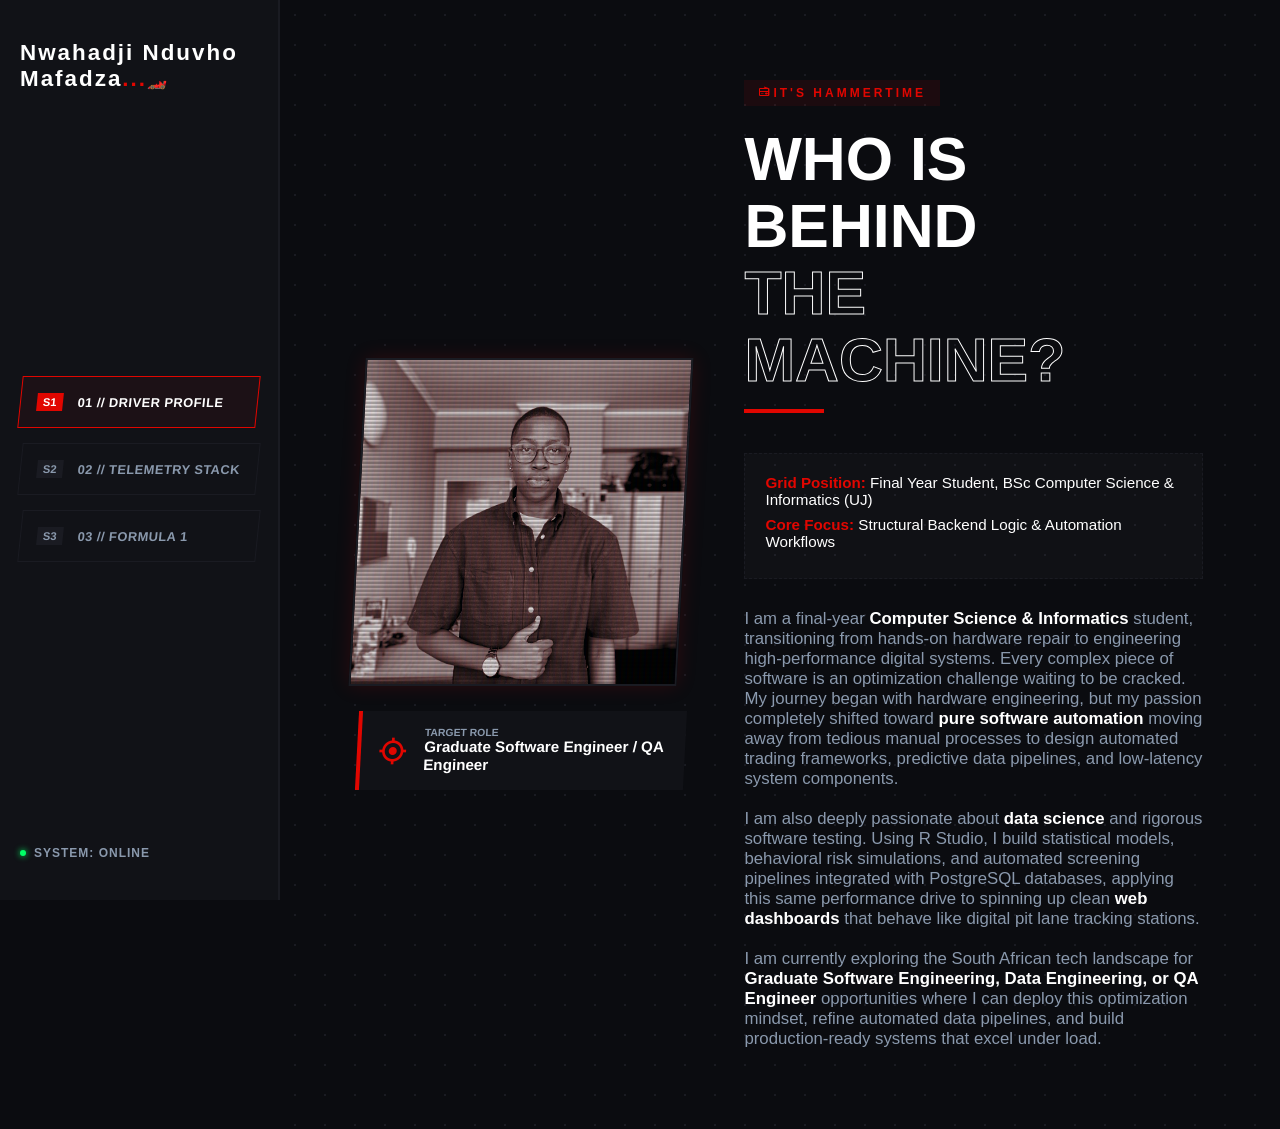
==== index.html @ 809411a1 "My portfolio" ====
<!DOCTYPE html>
<html lang="en">
<head>
    <meta charset="UTF-8">
    <meta name="viewport" content="width=device-width, initial-scale=1.0">
    <title>Your Name | Portfolio Dashboard</title>
    <!-- Boxicons for highly accurate tech stack logos -->
    <link href="https://unpkg.com/boxicons@2.1.4/css/boxicons.min.css" rel="stylesheet">
    <link rel="stylesheet" href="css/style.css">
</head>
<body>
    
    <!-- Main Telemetry Interface Container -->
    <div class="dashboard-wrapper">
        
        <!-- F1 Sidebar Menu Control -->
        <aside class="pit-sidebar">
            <div class="logo-zone">
                <span class="team-brand">Nwahadji Nduvho Mafadza<span class="red-dot">...</span></span>🏎️
            </div>
            <nav class="telemetry-menu">
                <button class="menu-tab active" data-target="page-intro">
                    <span class="sector-num">S1</span>
                    <span class="tab-label">01 // DRIVER PROFILE</span>
                </button>
                <button class="menu-tab" data-target="page-tech">
                    <span class="sector-num">S2</span>
                    <span class="tab-label">02 // TELEMETRY STACK</span>
                </button>
                <button class="menu-tab" data-target="page-projects">
                    <span class="sector-num">S3</span>
                    <span class="tab-label">03 // FORMULA 1</span>
                </button>
            </nav>
            <div class="sidebar-status">
                <span class="live-pulse"></span> SYSTEM: ONLINE
            </div>
        </aside>

        <!-- Main Dynamic Screen Content -->
        <main class="dashboard-screen">

            <!-- ================= PAGE 1: DRIVER PROFILE ================= -->
            <section id="page-intro" class="portfolio-screen visible">
                <div class="intro-layout">
                    <div class="media-column">
                        <div class="picture-housing">
    <img src="images/profile.jpeg" alt="Driver Portrait" class="driver-portrait">
    <div class="telemetry-tint-overlay"></div>
    <div class="glitch-scanline"></div>
</div>
                        <div class="target-comms">
                            <i class='bx bx-target-lock target-icon'></i>
                            <div class="target-text">
                                <span class="label">TARGET ROLE</span>
                                <span class="role">Graduate Software Engineer / QA Engineer</span>
                            </div>
                        </div>
                    </div>

                    <div class="text-column">
                        <span class="race-alert"><i class='bx bx-radio'></i>IT'S HAMMERTIME</span>
                        <h1>Who Is Behind <br><span class="outline-txt">The Machine?</span></h1>
                        <div class="f1-divider"></div>

                        <div class="quick-specs">
                            <p><strong>Grid Position:</strong> Final Year Student, BSc Computer Science & Informatics (UJ)</p>
                            <p><strong>Core Focus:</strong> Structural Backend Logic & Automation Workflows</p>
                        </div>
                      <p class="driver-narrative">
    I am a final-year <strong>Computer Science & Informatics</strong> student, transitioning from hands-on hardware repair to engineering high-performance digital systems. Every complex piece of software is an optimization challenge waiting to be cracked. My journey began with hardware engineering, but my passion completely shifted toward <strong>pure software automation</strong> moving away from tedious manual processes to design automated trading frameworks, predictive data pipelines, and low-latency system components.
</p>
<p class="driver-narrative">
    I am also deeply passionate about <strong>data science</strong> and rigorous software testing. Using R Studio, I build statistical models, behavioral risk simulations, and automated screening pipelines integrated with PostgreSQL databases, applying this same performance drive to spinning up clean <strong>web dashboards</strong> that behave like digital pit lane tracking stations.
</p>
<p class="driver-narrative">
    I am currently exploring the South African tech landscape for <strong>Graduate Software Engineering, Data Engineering, or QA Engineer</strong> opportunities where I can deploy this optimization mindset, refine automated data pipelines, and build production-ready systems that excel under load.
</p>
                    </div>
                </div>
            </section>

            <!-- ================= PAGE 2: TELEMETRY STACK ================= -->
            <section id="page-tech" class="portfolio-screen">
                <div class="screen-header">
                    <span class="screen-tag">// ENGINE & AERODYNAMICS</span>
                    <h2>The Tech Stack</h2>
                    <div class="f1-divider"></div>
                </div>

                <div class="telemetry-grid">
                    <!-- C# Card -->
                    <div class="spec-card">
                        <div class="card-glow"></div>
                        <i class='bx bxl-visual-studio spec-icon' style='color: #239120;'></i>
                        <h3>C#</h3>
                        <p>Object-Oriented Architecture, Enterprise System Logic, and Backend Workflows.</p>
                    </div>
                    <!-- Java Card -->
                    <div class="spec-card">
                        <div class="card-glow"></div>
                        <i class='bx bxl-java spec-icon' style='color: #ea2d2e;'></i>
                        <h3>Java</h3>
                        <p>Multi-Threaded Applications, Simulation Logic, and Algorithmic Sorting Routines.</p>
                    </div>
                    <!-- C++ Card -->
                    <div class="spec-card">
                        <div class="card-glow"></div>
                        <i class='bx bxl-c-plus-plus spec-icon' style='color: #00599c;'></i>
                        <h3>C++</h3>
                        <p>Low-Latency Computational Engines, Pointer Logic, and System Optimizations.</p>
                    </div>
                    <!-- SQL Card -->
                    <div class="spec-card">
                        <div class="card-glow"></div>
                        <i class='bx bx-data spec-icon' style='color: #336791;'></i>
                        <h3>SQL & Postgres</h3>
                        <p>Relational Database Administration, Heavy Ingestion Scripts, and Query Optimization.</p>
                    </div>
					<!-- R Studio / Data Science Card -->
    <div class="spec-card">
        <div class="card-glow"></div>
        <i class='bx bx-line-chart spec-icon' style='color: #276dc3;'></i>
        <h3>R Studio</h3>
        <p>Statistical processing, inverse transform risk modeling, and automated dataset ingestion pipelines.</p>
    </div>
	<!-- Next.js / Web Dev Card -->
    <div class="spec-card">
        <div class="card-glow"></div>
        <i class='bx bxl-react spec-icon' style='color: #00d8ff;'></i>
        <h3>Next.js </h3>
        <p>Full-stack React architectures, server-side rendering, and responsive interfaces mapped to secure endpoints.</p>
    </div>
	<!-- Python -->
	<div class="spec-card">
    <div class="card-glow"></div>
    <i class='bx bxl-python spec-icon' style='color: #3776ab;'></i>
    <h3>Python</h3>
    <p>Basic Automation Scripts, Core Syntax Fundamentals, and Logic Scripting Foundations.</p>
</div>
                    <!-- Web Dev Card -->
                    <div class="spec-card">
                        <div class="card-glow"></div>
                        <i class='bx bxl-html5 spec-icon' style='color: #e34c26;'></i>
                        <h3>Web Stack</h3>
                        <p>Responsive Interface Structures (HTML5, CSS3, JavaScript) linked with Dynamic API endpoints.</p>
                    </div>
                    <!-- Quality Assurance Card -->
                    <div class="spec-card">
                        <div class="card-glow"></div>
                        <i class='bx bx-check-shield spec-icon' style='color: #00ff66;'></i>
                        <h3>QA Frameworks</h3>
                        <p>Currently studying for ISTQB Foundation Level certification, focusing on fundamental software testing methodologies and core quality assurance principles.</p>
                    </div>
                </div>
            </section>

            <!-- ================= PAGE 3: PROJECT PIT LANE ================= -->
            <section id="page-projects" class="portfolio-screen">
                <div class="screen-header">
                    <span class="screen-tag">// RUN TRACE REVIEWS</span>
                    <h2>Project Pit Lane</h2>
                    <div class="f1-divider"></div>
                </div>

                <div class="race-projects-stack">
                    <!-- Project 1 -->
                   <article class="f1-run-panel">
    <header class="run-header">
        <span class="run-lap">LAP 01</span>
        <h3>BlissCrafted (2nd Year Project)</h3>
    </header>
    <div class="run-telemetry-body">
        <div class="run-sector">
            <h5><span class="indicator red"></span> THE CHALLENGE</h5>
            <p>Traditional event planning is notoriously fragmented, manual, and stressful for users, lacking a centralized platform that bridges the gap between vendor e-commerce and coordination convenience.</p>
        </div>
        <div class="run-sector">
            <h5><span class="indicator white"></span> TEAM &amp; TOOLS</h5>
            <p>Developed within a collaborative development team to simulate real-world workflow engineering.</p>
            <div style="margin-top: 10px;">
                <span class="tool-tags">Next.js</span>
                <span class="tool-tags">React</span>
                <span class="tool-tags">Supabase</span>
            </div>
        </div>
        <div class="run-sector">
            <h5><span class="indicator green"></span> THE SOLUTION</h5>
            <p>Engineered a direct e-commerce ecosystem that brings the end-to-end convenience of an event planner to an app. We enabled users to seamlessly book venues, order custom cakes, select flower arrangements, manage invitations, and purchase complete decor packages across corporate, birthday, and wedding events.</p>
        </div>
    </div>
</article>
                    <!-- Project 2 -->
                   <article class="f1-run-panel">
    <header class="run-header">
        <span class="run-lap">LAP 02</span>
        <h3>ATS Pipeline &amp; DB Ingestion</h3>
    </header>
    <div class="run-telemetry-body">
        <div class="run-sector">
            <h5><span class="indicator red"></span> THE PURPOSE</h5>
            <p>Built as a meaningful practical tool for my classmates to demonstrate how modern HR systems scan, track, and filter CVs, raising awareness about the critical technical skills needed to get past automated hiring screens.</p>
        </div>
        <div class="run-sector">
            <h5><span class="indicator white"></span> THE TOOLS USED</h5>
            <div style="margin-top: 10px;">
                <span class="tool-tags">R Studio</span>
                <span class="tool-tags">PostgreSQL</span>
                <span class="tool-tags">SQL Scripts</span>
            </div>
        </div>
        <div class="run-sector">
            <h5><span class="indicator green"></span> THE SOLUTION</h5>
            <p>Created a simple script-driven pipeline that reads raw, unformatted text files from student resumes, extracts key performance indicators like technical stacks and academic metrics, and neatly inserts them into organized database tables for instant searching and filtering.</p>
        </div>
    </div>
</article>

                    <!-- Project 3 -->
                    <article class="f1-run-panel">
                        <header class="run-header">
                            <span class="run-lap">LAP 03</span>
                            <h3>Recursive Hardware Graph Classifier</h3>
                        </header>
                        <div class="run-telemetry-body">
                            <div class="run-sector">
                                <h5><span class="indicator red"></span> THE PROBLEM</h5>
                                <p>Sorting messy component distribution lines via classic primitive arrays creates massive calculation overhead and structural misclassifications.</p>
                            </div>
                            <div class="run-sector">
                                <h5><span class="indicator white"></span> THE TOOLS USED</h5>
                                <p class="tool-tags">R Language / igraph Library / Matrix Algebra</p>
                            </div>
                            <div class="run-sector">
                                <h5><span class="indicator green"></span> THE SOLUTION</h5>
                                <p>Built structural matrix classification trees capable of accurately segregating hardware components via complex profile signatures.</p>
                            </div>
                        </div>
                    </article>
                </div>
            </section>

        </main>
    </div>

    <script src="js/script.js"></script>
</body>
</html>
---- css/style.css ----
/* --- High-Performance Reset & Palette Variables --- */
* {
    margin: 0;
    padding: 0;
    box-sizing: border-box;
}

:root {
    --f1-red: #e10600;
    --carbon-base: #0b0c10;
    --paddock-dark: #111217;
    --asphalt-grid: #1a1b22;
    --drs-green: #00ff66;
    --txt-main: #ffffff;
    --txt-muted: #8a99ad;
}

body {
    font-family: 'Segoe UI', -apple-system, BlinkMacSystemFont, Arial, sans-serif;
    background-color: var(--carbon-base);
    color: var(--txt-main);
    overflow-x: hidden;
    min-height: 100vh;
}

/* --- Layout Split Chassis (Fixed Real-Estate Calibration) --- */
.dashboard-wrapper {
    display: flex;
    width: 100%;
    min-height: 100vh;
}

/* --- Sidebar Control Tower --- */
.pit-sidebar {
    background-color: var(--paddock-dark);
    border-right: 2px solid var(--asphalt-grid);
    display: flex;
    flex-direction: column;
    justify-content: space-between;
    padding: 40px 20px;
    position: fixed;
    top: 0;
    left: 0;
    width: 280px;
    height: 100vh;
    z-index: 100;
}

.team-brand {
    font-weight: 900;
    font-size: 1.4rem;
    letter-spacing: 2px;
}

.red-dot { color: var(--f1-red); }

.telemetry-menu {
    display: flex;
    flex-direction: column;
    gap: 15px;
    margin: 60px 0;
}

.menu-tab {
    background: transparent;
    border: 1px solid var(--asphalt-grid);
    padding: 16px;
    display: flex;
    align-items: center;
    gap: 15px;
    cursor: pointer;
    text-align: left;
    transition: all 0.3s cubic-bezier(0.16, 1, 0.3, 1);
    transform: skewX(-6deg);
}

.sector-num {
    background: var(--asphalt-grid);
    color: var(--txt-muted);
    font-size: 0.7rem;
    font-weight: 800;
    padding: 3px 6px;
}

.tab-label {
    color: var(--txt-muted);
    font-size: 0.8rem;
    font-weight: 700;
    letter-spacing: 0.5px;
}

.menu-tab:hover, .menu-tab.active {
    border-color: var(--f1-red);
    background: rgba(225, 6, 0, 0.05);
}

.menu-tab:hover .tab-label, .menu-tab.active .tab-label {
    color: var(--txt-main);
}

.menu-tab.active .sector-num {
    background: var(--f1-red);
    color: var(--txt-main);
}

.sidebar-status {
    font-size: 0.75rem;
    font-weight: 700;
    letter-spacing: 1px;
    display: flex;
    align-items: center;
    gap: 8px;
    color: var(--txt-muted);
}

.live-pulse {
    width: 6px;
    height: 6px;
    background: var(--drs-green);
    border-radius: 50%;
    box-shadow: 0 0 6px var(--drs-green);
}

/* --- Main Screen Component Display (Calculated Grid Alignment) --- */
.dashboard-screen {
    flex: 1;
    margin-left: 280px;
    width: calc(100% - 280px);
    padding: 60px 6%;
    background-image: radial-gradient(var(--asphalt-grid) 1.5px, transparent 1.5px);
    background-size: 30px 30px;
    min-height: 100vh;
}

.portfolio-screen {
    display: none;
    opacity: 0;
    transform: translateY(20px) scale(0.99);
    transition: opacity 0.4s cubic-bezier(0.16, 1, 0.3, 1), transform 0.4s cubic-bezier(0.16, 1, 0.3, 1);
}

.portfolio-screen.visible {
    display: block;
    opacity: 1;
    transform: translateY(0) scale(1);
}

/* --- Section Title Uniformity --- */
.screen-tag {
    display: block;
    font-size: 0.75rem;
    font-weight: 800;
    color: var(--f1-red);
    letter-spacing: 2px;
    margin-bottom: 5px;
}

h2 { font-size: 2.5rem; font-weight: 900; text-transform: uppercase; }
.f1-divider { width: 80px; height: 4px; background: var(--f1-red); margin: 15px 0 40px 0; }

/* ================= PAGE 1 DETAILS ================= */
.intro-layout {
    display: grid;
    grid-template-columns: 1fr 1.4fr;
    gap: 60px;
    align-items: center;
    padding-top: 20px;
}

/* --- Upgraded Picture Housing & HUD Overlay Effects --- */
.picture-housing {
    position: relative;
    width: 100%;
    aspect-ratio: 1 / 1;
    border: 2px solid var(--asphalt-grid);
    background-color: #000000;
    overflow: hidden;
    transform: skewX(-3deg);
    box-shadow: 0 0 20px rgba(225, 6, 0, 0.15);
}

.driver-portrait {
    width: 100%;
    height: 100%;
    object-fit: cover;
    display: block;
    filter: grayscale(100%) contrast(125%) brightness(85%);
    transition: filter 0.4s cubic-bezier(0.16, 1, 0.3, 1);
}

.telemetry-tint-overlay {
    position: absolute;
    top: 0;
    left: 0;
    width: 100%;
    height: 100%;
    background: rgba(225, 6, 0, 0.15);
    mix-blend-mode: color;
    pointer-events: none;
    transition: background 0.4s ease;
    z-index: 2;
}

.glitch-scanline {
    position: absolute;
    top: 0;
    left: 0;
    width: 100%;
    height: 100%;
    background: linear-gradient(rgba(18, 16, 16, 0) 50%, rgba(0, 0, 0, 0.25) 50%), 
                linear-gradient(90deg, rgba(225, 6, 0, 0.04), rgba(0, 255, 66, 0.02), rgba(0, 0, 255, 0.04));
    background-size: 100% 4px, 6px 100%;
    pointer-events: none;
    z-index: 3;
}

/* Hover States to Reveal Sharp Un-tinted Image Details */
.picture-housing:hover .driver-portrait { 
    filter: grayscale(0%) contrast(100%) brightness(100%); 
}

.picture-housing:hover .telemetry-tint-overlay {
    background: rgba(225, 6, 0, 0);
}

.target-comms {
    margin-top: 25px;
    background: var(--paddock-dark);
    border-left: 4px solid var(--f1-red);
    padding: 16px;
    display: flex;
    align-items: center;
    gap: 15px;
    transform: skewX(-3deg);
}

.target-icon { font-size: 2rem; color: var(--f1-red); }
.target-text .label { display: block; font-size: 0.65rem; color: var(--txt-muted); font-weight: 800; }
.target-text .role { font-size: 0.95rem; font-weight: 700; }

.race-alert {
    font-size: 0.75rem;
    font-weight: 800;
    color: var(--f1-red);
    letter-spacing: 3px;
    background: rgba(225, 6, 0, 0.08);
    padding: 6px 14px;
    display: inline-block;
    margin-bottom: 20px;
}

h1 { font-size: 3.8rem; font-weight: 900; text-transform: uppercase; line-height: 1.1; }
.outline-txt { -webkit-text-stroke: 1px var(--txt-main); color: transparent; }

.quick-specs {
    background: rgba(255, 255, 255, 0.02);
    border: 1px dashed var(--asphalt-grid);
    padding: 20px;
    margin-bottom: 30px;
}
.quick-specs p { font-size: 0.95rem; margin-bottom: 8px; }
.quick-specs p strong { color: var(--f1-red); }

.driver-narrative { color: var(--txt-muted); font-size: 1.05rem; margin-bottom: 20px; }
.driver-narrative strong { color: var(--txt-main); }

/* ================= PAGE 2 DETAILS ================= */
.telemetry-grid {
    display: grid;
    grid-template-columns: repeat(auto-fit, minmax(280px, 1fr));
    gap: 25px;
}

.spec-card {
    background: var(--paddock-dark);
    border: 1px solid var(--asphalt-grid);
    padding: 35px 25px;
    position: relative;
    overflow: hidden;
    transition: all 0.3s ease;
}

.spec-icon { font-size: 3.2rem; margin-bottom: 20px; }
.spec-card h3 { font-size: 1.4rem; font-weight: 800; margin-bottom: 10px; }
.spec-card p { color: var(--txt-muted); font-size: 0.9rem; line-height: 1.6; }

.spec-card:hover {
    transform: translateY(-5px);
    border-color: var(--f1-red);
    box-shadow: 0 12px 30px rgba(225, 6, 0, 0.1);
}

/* ================= PAGE 3 DETAILS ================= */
.race-projects-stack { display: flex; flex-direction: column; gap: 40px; }
.f1-run-panel { background: var(--paddock-dark); border: 1px solid var(--asphalt-grid); }

.run-header {
    background: rgba(0,0,0,0.2);
    padding: 20px 30px;
    border-bottom: 1px solid var(--asphalt-grid);
    display: flex;
    align-items: center;
    gap: 20px;
}

.run-lap { font-family: monospace; font-weight: 900; color: var(--f1-red); font-size: 1.1rem; }
.run-header h3 { font-size: 1.3rem; font-weight: 800; }

.run-telemetry-body { 
    display: grid; 
    grid-template-columns: repeat(auto-fit, minmax(250px, 1fr)); 
    gap: 30px; 
    padding: 30px; 
}
.run-sector h5 { font-size: 0.75rem; font-weight: 800; letter-spacing: 1px; margin-bottom: 12px; display: flex; align-items: center; gap: 8px; }
.run-sector p { color: var(--txt-muted); font-size: 0.95rem; line-height: 1.5; }

.indicator { width: 6px; height: 6px; border-radius: 50%; display: inline-block; }
.indicator.red { background: var(--f1-red); }
.indicator.white { background: var(--txt-main); }
.indicator.green { background: var(--drs-green); }

.tool-tags {
    font-family: monospace;
    background: var(--carbon-base);
    color: var(--txt-main) !important;
    padding: 8px 12px;
    border: 1px solid var(--asphalt-grid);
    display: inline-block;
}

/* --- Mobile Responsiveness (Responsive Component Scaling) --- */
@media (max-width: 1024px) {
    .dashboard-wrapper { 
        flex-direction: column; 
    }
    .pit-sidebar { 
        position: relative; 
        width: 100%; 
        height: auto; 
        padding: 25px; 
        border-right: none;
        border-bottom: 2px solid var(--asphalt-grid);
    }
    .telemetry-menu { 
        flex-direction: row; 
        margin: 20px 0 0 0; 
        overflow-x: auto; 
        gap: 10px;
    }
    .menu-tab {
        padding: 10px 14px;
        white-space: nowrap;
    }
    .dashboard-screen { 
        margin-left: 0; 
        width: 100%;
        padding: 40px 5%; 
    }
    .intro-layout { 
        grid-template-columns: 1fr; 
        gap: 40px;
    }
}
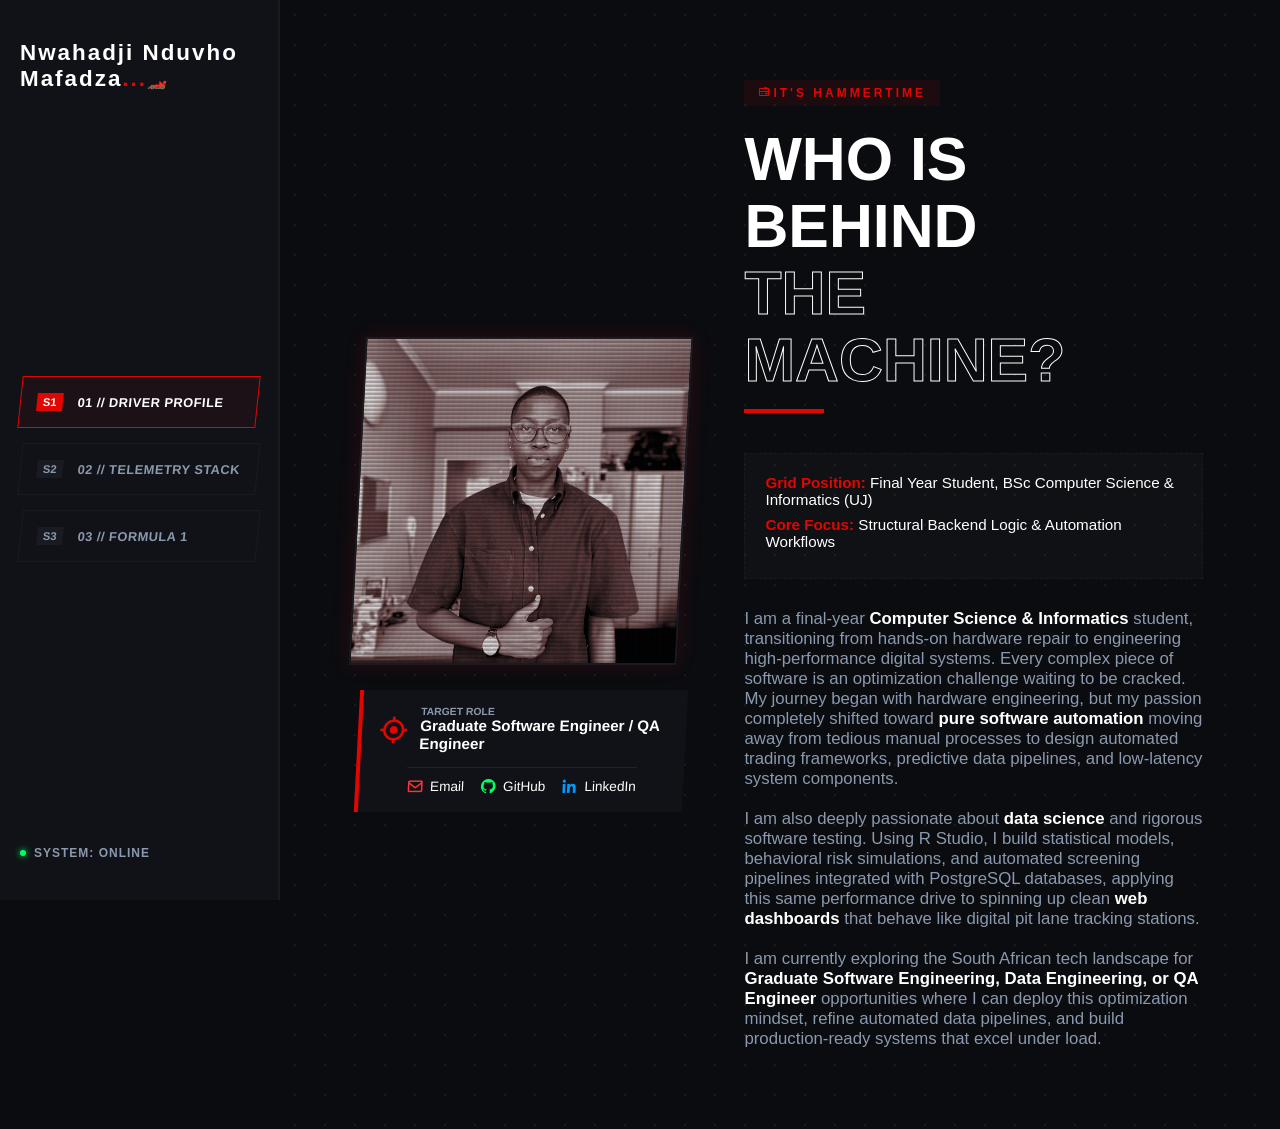
==== commit e83fb128: "Refactor index.html for improved structure and clarity" ====
--- a/index.html
+++ b/index.html
@@ -3,17 +3,14 @@
 <head>
     <meta charset="UTF-8">
     <meta name="viewport" content="width=device-width, initial-scale=1.0">
-    <title>Your Name | Portfolio Dashboard</title>
-    <!-- Boxicons for highly accurate tech stack logos -->
+    <title>Portfolio Dashboard</title>
     <link href="https://unpkg.com/boxicons@2.1.4/css/boxicons.min.css" rel="stylesheet">
     <link rel="stylesheet" href="css/style.css">
 </head>
 <body>
     
-    <!-- Main Telemetry Interface Container -->
     <div class="dashboard-wrapper">
         
-        <!-- F1 Sidebar Menu Control -->
         <aside class="pit-sidebar">
             <div class="logo-zone">
                 <span class="team-brand">Nwahadji Nduvho Mafadza<span class="red-dot">...</span></span>🏎️
@@ -37,23 +34,36 @@
             </div>
         </aside>
 
-        <!-- Main Dynamic Screen Content -->
         <main class="dashboard-screen">
 
-            <!-- ================= PAGE 1: DRIVER PROFILE ================= -->
             <section id="page-intro" class="portfolio-screen visible">
                 <div class="intro-layout">
                     <div class="media-column">
                         <div class="picture-housing">
-    <img src="images/profile.jpeg" alt="Driver Portrait" class="driver-portrait">
-    <div class="telemetry-tint-overlay"></div>
-    <div class="glitch-scanline"></div>
-</div>
-                        <div class="target-comms">
-                            <i class='bx bx-target-lock target-icon'></i>
-                            <div class="target-text">
-                                <span class="label">TARGET ROLE</span>
-                                <span class="role">Graduate Software Engineer / QA Engineer</span>
+                            <img src="images/profile.jpeg" alt="Driver Portrait" class="driver-portrait">
+                            <div class="telemetry-tint-overlay"></div>
+                            <div class="glitch-scanline"></div>
+                        </div>
+                        <div class="target-comms" style="display: flex; flex-direction: column; gap: 12px;">
+                            <div style="display: flex; align-items: center; gap: 10px;">
+                                <i class='bx bx-target-lock target-icon'></i>
+                                <div class="target-text">
+                                    <span class="label">TARGET ROLE</span>
+                                    <span class="role">Graduate Software Engineer / QA Engineer</span>
+                                </div>
+                            </div>
+                            
+                            <!-- COMMS CHANNELS -->
+                            <div class="driver-comms" style="display: flex; gap: 15px; align-items: center; border-top: 1px solid #222; padding-top: 10px; margin-top: 2px;">
+                                <a href="nwahadji.mafadza7@icloud.com" style="color: #fff; text-decoration: none; display: flex; align-items: center; gap: 6px; font-size: 0.85rem;" title="Email">
+                                    <i class='bx bx-envelope' style='color: #ff3333; font-size: 1.1rem;'></i> Email
+                                </a>
+                                <a href="https://github.com/HJ-tech205" target="_blank" style="color: #fff; text-decoration: none; display: flex; align-items: center; gap: 6px; font-size: 0.85rem;" title="GitHub">
+                                    <i class='bx bxl-github' style='color: #00ff66; font-size: 1.1rem;'></i> GitHub
+                                </a >
+                                <a href="https://www.linkedin.com/in/nduvho-mafadza-094484348" target="_blank" style="color: #fff; text-decoration: none; display: flex; align-items: center; gap: 6px; font-size: 0.85rem;" title="LinkedIn">
+                                    <i class='bx bxl-linkedin' style='color: #0099ff; font-size: 1.1rem;'></i> LinkedIn
+                                </a>
                             </div>
                         </div>
                     </div>
@@ -67,20 +77,19 @@
                             <p><strong>Grid Position:</strong> Final Year Student, BSc Computer Science & Informatics (UJ)</p>
                             <p><strong>Core Focus:</strong> Structural Backend Logic & Automation Workflows</p>
                         </div>
-                      <p class="driver-narrative">
-    I am a final-year <strong>Computer Science & Informatics</strong> student, transitioning from hands-on hardware repair to engineering high-performance digital systems. Every complex piece of software is an optimization challenge waiting to be cracked. My journey began with hardware engineering, but my passion completely shifted toward <strong>pure software automation</strong> moving away from tedious manual processes to design automated trading frameworks, predictive data pipelines, and low-latency system components.
-</p>
-<p class="driver-narrative">
-    I am also deeply passionate about <strong>data science</strong> and rigorous software testing. Using R Studio, I build statistical models, behavioral risk simulations, and automated screening pipelines integrated with PostgreSQL databases, applying this same performance drive to spinning up clean <strong>web dashboards</strong> that behave like digital pit lane tracking stations.
-</p>
-<p class="driver-narrative">
-    I am currently exploring the South African tech landscape for <strong>Graduate Software Engineering, Data Engineering, or QA Engineer</strong> opportunities where I can deploy this optimization mindset, refine automated data pipelines, and build production-ready systems that excel under load.
-</p>
+                        <p class="driver-narrative">
+                            I am a final-year <strong>Computer Science & Informatics</strong> student, transitioning from hands-on hardware repair to engineering high-performance digital systems. Every complex piece of software is an optimization challenge waiting to be cracked. My journey began with hardware engineering, but my passion completely shifted toward <strong>pure software automation</strong> moving away from tedious manual processes to design automated trading frameworks, predictive data pipelines, and low-latency system components.
+                        </p>
+                        <p class="driver-narrative">
+                            I am also deeply passionate about <strong>data science</strong> and rigorous software testing. Using R Studio, I build statistical models, behavioral risk simulations, and automated screening pipelines integrated with PostgreSQL databases, applying this same performance drive to spinning up clean <strong>web dashboards</strong> that behave like digital pit lane tracking stations.
+                        </p>
+                        <p class="driver-narrative">
+                            I am currently exploring the South African tech landscape for <strong>Graduate Software Engineering, Data Engineering, or QA Engineer</strong> opportunities where I can deploy this optimization mindset, refine automated data pipelines, and build production-ready systems that excel under load.
+                        </p>
                     </div>
                 </div>
             </section>
 
-            <!-- ================= PAGE 2: TELEMETRY STACK ================= -->
             <section id="page-tech" class="portfolio-screen">
                 <div class="screen-header">
                     <span class="screen-tag">// ENGINE & AERODYNAMICS</span>
@@ -89,63 +98,54 @@
                 </div>
 
                 <div class="telemetry-grid">
-                    <!-- C# Card -->
                     <div class="spec-card">
                         <div class="card-glow"></div>
                         <i class='bx bxl-visual-studio spec-icon' style='color: #239120;'></i>
                         <h3>C#</h3>
                         <p>Object-Oriented Architecture, Enterprise System Logic, and Backend Workflows.</p>
                     </div>
-                    <!-- Java Card -->
                     <div class="spec-card">
                         <div class="card-glow"></div>
                         <i class='bx bxl-java spec-icon' style='color: #ea2d2e;'></i>
                         <h3>Java</h3>
                         <p>Multi-Threaded Applications, Simulation Logic, and Algorithmic Sorting Routines.</p>
                     </div>
-                    <!-- C++ Card -->
                     <div class="spec-card">
                         <div class="card-glow"></div>
                         <i class='bx bxl-c-plus-plus spec-icon' style='color: #00599c;'></i>
                         <h3>C++</h3>
                         <p>Low-Latency Computational Engines, Pointer Logic, and System Optimizations.</p>
                     </div>
-                    <!-- SQL Card -->
                     <div class="spec-card">
                         <div class="card-glow"></div>
                         <i class='bx bx-data spec-icon' style='color: #336791;'></i>
                         <h3>SQL & Postgres</h3>
                         <p>Relational Database Administration, Heavy Ingestion Scripts, and Query Optimization.</p>
                     </div>
-					<!-- R Studio / Data Science Card -->
-    <div class="spec-card">
-        <div class="card-glow"></div>
-        <i class='bx bx-line-chart spec-icon' style='color: #276dc3;'></i>
-        <h3>R Studio</h3>
-        <p>Statistical processing, inverse transform risk modeling, and automated dataset ingestion pipelines.</p>
-    </div>
-	<!-- Next.js / Web Dev Card -->
-    <div class="spec-card">
-        <div class="card-glow"></div>
-        <i class='bx bxl-react spec-icon' style='color: #00d8ff;'></i>
-        <h3>Next.js </h3>
-        <p>Full-stack React architectures, server-side rendering, and responsive interfaces mapped to secure endpoints.</p>
-    </div>
-	<!-- Python -->
-	<div class="spec-card">
-    <div class="card-glow"></div>
-    <i class='bx bxl-python spec-icon' style='color: #3776ab;'></i>
-    <h3>Python</h3>
-    <p>Basic Automation Scripts, Core Syntax Fundamentals, and Logic Scripting Foundations.</p>
-</div>
-                    <!-- Web Dev Card -->
+                    <div class="spec-card">
+                        <div class="card-glow"></div>
+                        <i class='bx bx-line-chart spec-icon' style='color: #276dc3;'></i>
+                        <h3>R Studio</h3>
+                        <p>Statistical processing, inverse transform risk modeling, and automated dataset ingestion pipelines.</p>
+                    </div>
+                    <div class="spec-card">
+                        <div class="card-glow"></div>
+                        <i class='bx bxl-react spec-icon' style='color: #00d8ff;'></i>
+                        <h3>Next.js</h3>
+                        <p>Full-stack React architectures, server-side rendering, and responsive interfaces mapped to secure endpoints.</p>
+                    </div>
+                    <div class="spec-card">
+                        <div class="card-glow"></div>
+                        <i class='bx bxl-python spec-icon' style='color: #3776ab;'></i>
+                        <h3>Python</h3>
+                        <p>Basic Automation Scripts, Core Syntax Fundamentals, and Logic Scripting Foundations.</p>
+                    </div>
                     <div class="spec-card">
                         <div class="card-glow"></div>
                         <i class='bx bxl-html5 spec-icon' style='color: #e34c26;'></i>
                         <h3>Web Stack</h3>
                         <p>Responsive Interface Structures (HTML5, CSS3, JavaScript) linked with Dynamic API endpoints.</p>
                     </div>
-                    <!-- Quality Assurance Card -->
                     <div class="spec-card">
                         <div class="card-glow"></div>
                         <i class='bx bx-check-shield spec-icon' style='color: #00ff66;'></i>
@@ -155,7 +155,6 @@
                 </div>
             </section>
 
-            <!-- ================= PAGE 3: PROJECT PIT LANE ================= -->
             <section id="page-projects" class="portfolio-screen">
                 <div class="screen-header">
                     <span class="screen-tag">// RUN TRACE REVIEWS</span>
@@ -164,59 +163,57 @@
                 </div>
 
                 <div class="race-projects-stack">
-                    <!-- Project 1 -->
-                   <article class="f1-run-panel">
-    <header class="run-header">
-        <span class="run-lap">LAP 01</span>
-        <h3>BlissCrafted (2nd Year Project)</h3>
-    </header>
-    <div class="run-telemetry-body">
-        <div class="run-sector">
-            <h5><span class="indicator red"></span> THE CHALLENGE</h5>
-            <p>Traditional event planning is notoriously fragmented, manual, and stressful for users, lacking a centralized platform that bridges the gap between vendor e-commerce and coordination convenience.</p>
-        </div>
-        <div class="run-sector">
-            <h5><span class="indicator white"></span> TEAM &amp; TOOLS</h5>
-            <p>Developed within a collaborative development team to simulate real-world workflow engineering.</p>
-            <div style="margin-top: 10px;">
-                <span class="tool-tags">Next.js</span>
-                <span class="tool-tags">React</span>
-                <span class="tool-tags">Supabase</span>
-            </div>
-        </div>
-        <div class="run-sector">
-            <h5><span class="indicator green"></span> THE SOLUTION</h5>
-            <p>Engineered a direct e-commerce ecosystem that brings the end-to-end convenience of an event planner to an app. We enabled users to seamlessly book venues, order custom cakes, select flower arrangements, manage invitations, and purchase complete decor packages across corporate, birthday, and wedding events.</p>
-        </div>
-    </div>
-</article>
-                    <!-- Project 2 -->
-                   <article class="f1-run-panel">
-    <header class="run-header">
-        <span class="run-lap">LAP 02</span>
-        <h3>ATS Pipeline &amp; DB Ingestion</h3>
-    </header>
-    <div class="run-telemetry-body">
-        <div class="run-sector">
-            <h5><span class="indicator red"></span> THE PURPOSE</h5>
-            <p>Built as a meaningful practical tool for my classmates to demonstrate how modern HR systems scan, track, and filter CVs, raising awareness about the critical technical skills needed to get past automated hiring screens.</p>
-        </div>
-        <div class="run-sector">
-            <h5><span class="indicator white"></span> THE TOOLS USED</h5>
-            <div style="margin-top: 10px;">
-                <span class="tool-tags">R Studio</span>
-                <span class="tool-tags">PostgreSQL</span>
-                <span class="tool-tags">SQL Scripts</span>
-            </div>
-        </div>
-        <div class="run-sector">
-            <h5><span class="indicator green"></span> THE SOLUTION</h5>
-            <p>Created a simple script-driven pipeline that reads raw, unformatted text files from student resumes, extracts key performance indicators like technical stacks and academic metrics, and neatly inserts them into organized database tables for instant searching and filtering.</p>
-        </div>
-    </div>
-</article>
-
-                    <!-- Project 3 -->
+                    <article class="f1-run-panel">
+                        <header class="run-header">
+                            <span class="run-lap">LAP 01</span>
+                            <h3>BlissCrafted (2nd Year Project)</h3>
+                        </header>
+                        <div class="run-telemetry-body">
+                            <div class="run-sector">
+                                <h5><span class="indicator red"></span> THE CHALLENGE</h5>
+                                <p>Traditional event planning is notoriously fragmented, manual, and stressful for users, lacking a centralized platform that bridges the gap between vendor e-commerce and coordination convenience.</p>
+                            </div>
+                            <div class="run-sector">
+                                <h5><span class="indicator white"></span> TEAM &amp; TOOLS</h5>
+                                <p>Developed within a collaborative development team to simulate real-world workflow engineering.</p>
+                                <div style="margin-top: 10px;">
+                                    <span class="tool-tags">Next.js</span>
+                                    <span class="tool-tags">React</span>
+                                    <span class="tool-tags">Supabase</span>
+                                </div>
+                            </div>
+                            <div class="run-sector">
+                                <h5><span class="indicator green"></span> THE SOLUTION</h5>
+                                <p>Engineered a direct e-commerce ecosystem that brings the end-to-end convenience of an event planner to an app. We enabled users to seamlessly book venues, order custom cakes, select flower arrangements, manage invitations, and purchase complete decor packages across corporate, birthday, and wedding events.</p>
+                            </div>
+                        </div>
+                    </article>
+                    
+                    <article class="f1-run-panel">
+                        <header class="run-header">
+                            <span class="run-lap">LAP 02</span>
+                            <h3>ATS Pipeline &amp; DB Ingestion</h3>
+                        </header>
+                        <div class="run-telemetry-body">
+                            <div class="run-sector">
+                                <h5><span class="indicator red"></span> THE PURPOSE</h5>
+                                <p>Built as a meaningful practical tool for my classmates to demonstrate how modern HR systems scan, track, and filter CVs, raising awareness about the critical technical skills needed to get past automated hiring screens.</p>
+                            </div>
+                            <div class="run-sector">
+                                <h5><span class="indicator white"></span> THE TOOLS USED</h5>
+                                <div style="margin-top: 10px;">
+                                    <span class="tool-tags">R Studio</span>
+                                    <span class="tool-tags">PostgreSQL</span>
+                                    <span class="tool-tags">SQL Scripts</span>
+                                </div>
+                            </div>
+                            <div class="run-sector">
+                                <h5><span class="indicator green"></span> THE SOLUTION</h5>
+                                <p>Created a simple script-driven pipeline that reads raw, unformatted text files from student resumes, extracts key performance indicators like technical stacks and academic metrics, and neatly inserts them into organized database tables for instant searching and filtering.</p>
+                            </div>
+                        </div>
+                    </article>
+
                     <article class="f1-run-panel">
                         <header class="run-header">
                             <span class="run-lap">LAP 03</span>
@@ -229,7 +226,11 @@
                             </div>
                             <div class="run-sector">
                                 <h5><span class="indicator white"></span> THE TOOLS USED</h5>
-                                <p class="tool-tags">R Language / igraph Library / Matrix Algebra</p>
+                                <div style="margin-top: 10px;">
+                                    <span class="tool-tags">R Language</span>
+                                    <span class="tool-tags">igraph Library</span>
+                                    <span class="tool-tags">Matrix Algebra</span>
+                                </div>
                             </div>
                             <div class="run-sector">
                                 <h5><span class="indicator green"></span> THE SOLUTION</h5>
@@ -245,4 +246,4 @@
 
     <script src="js/script.js"></script>
 </body>
-</html>+</html>
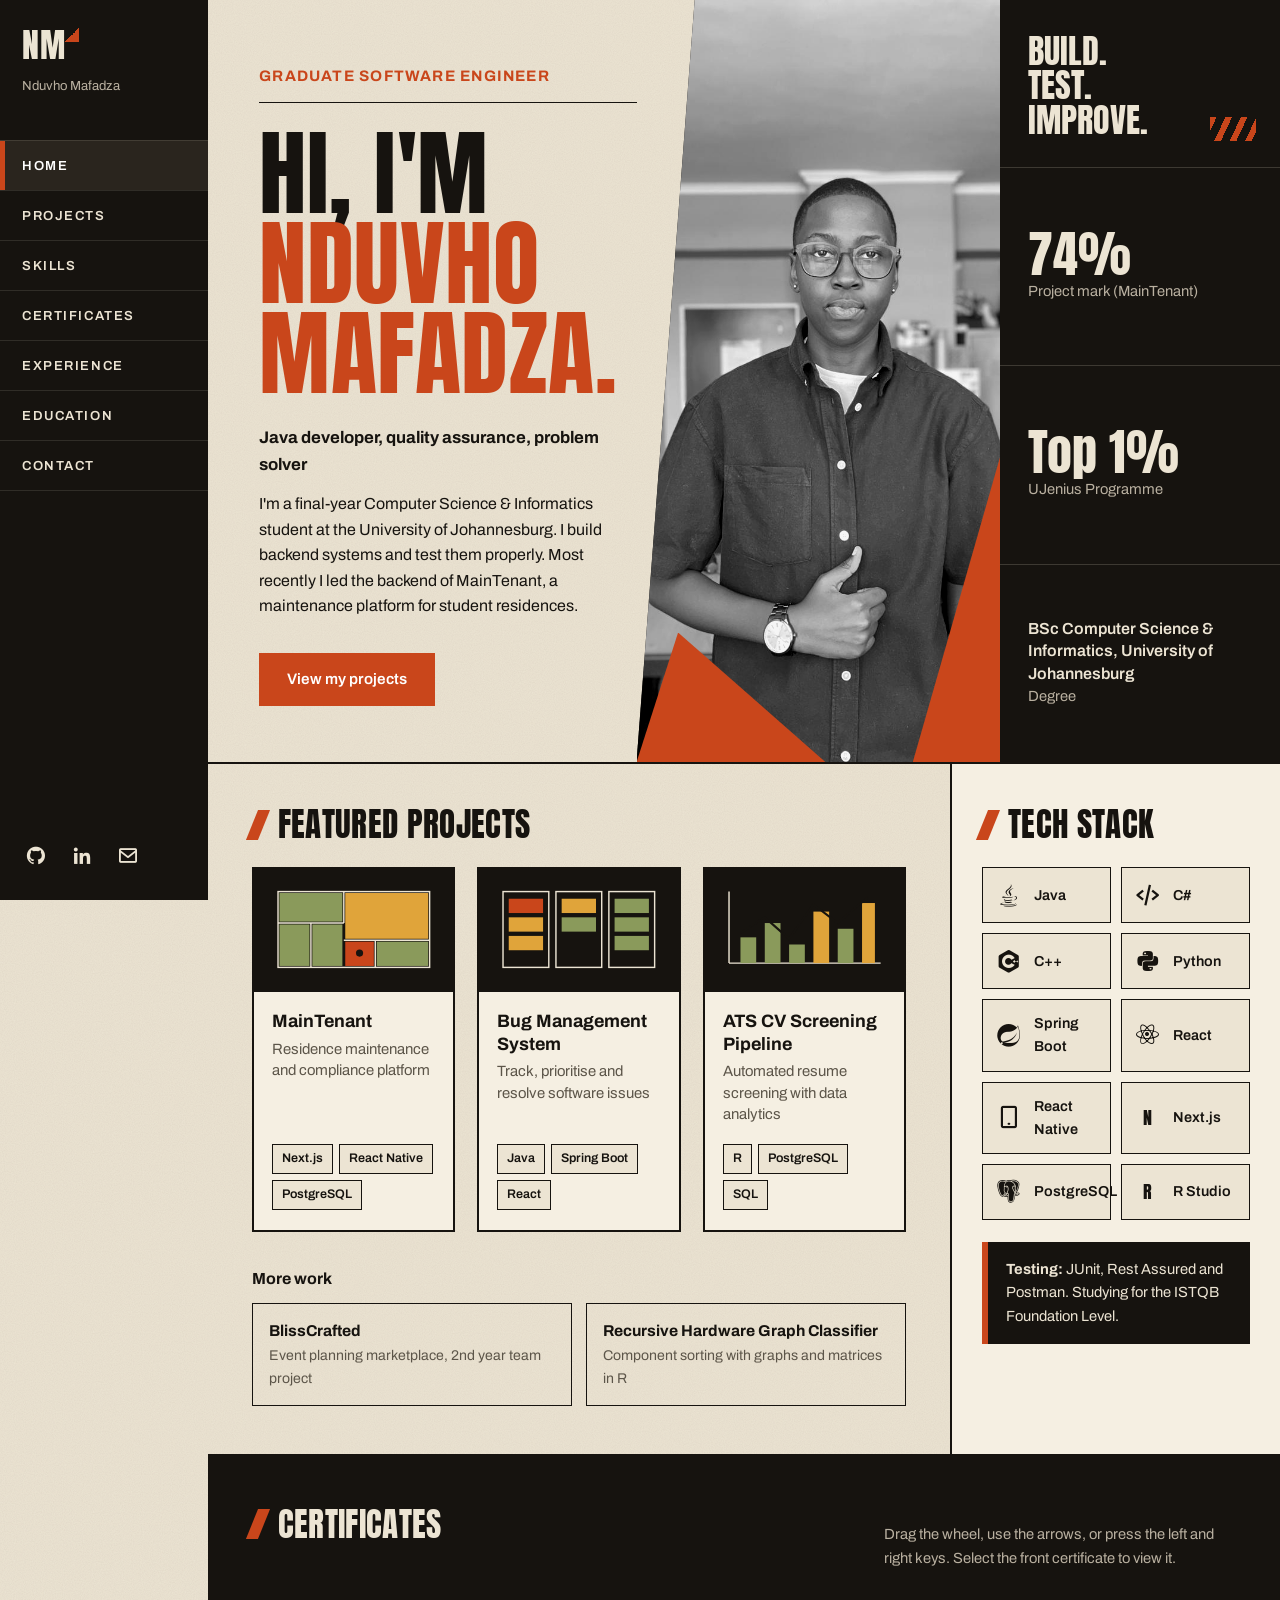
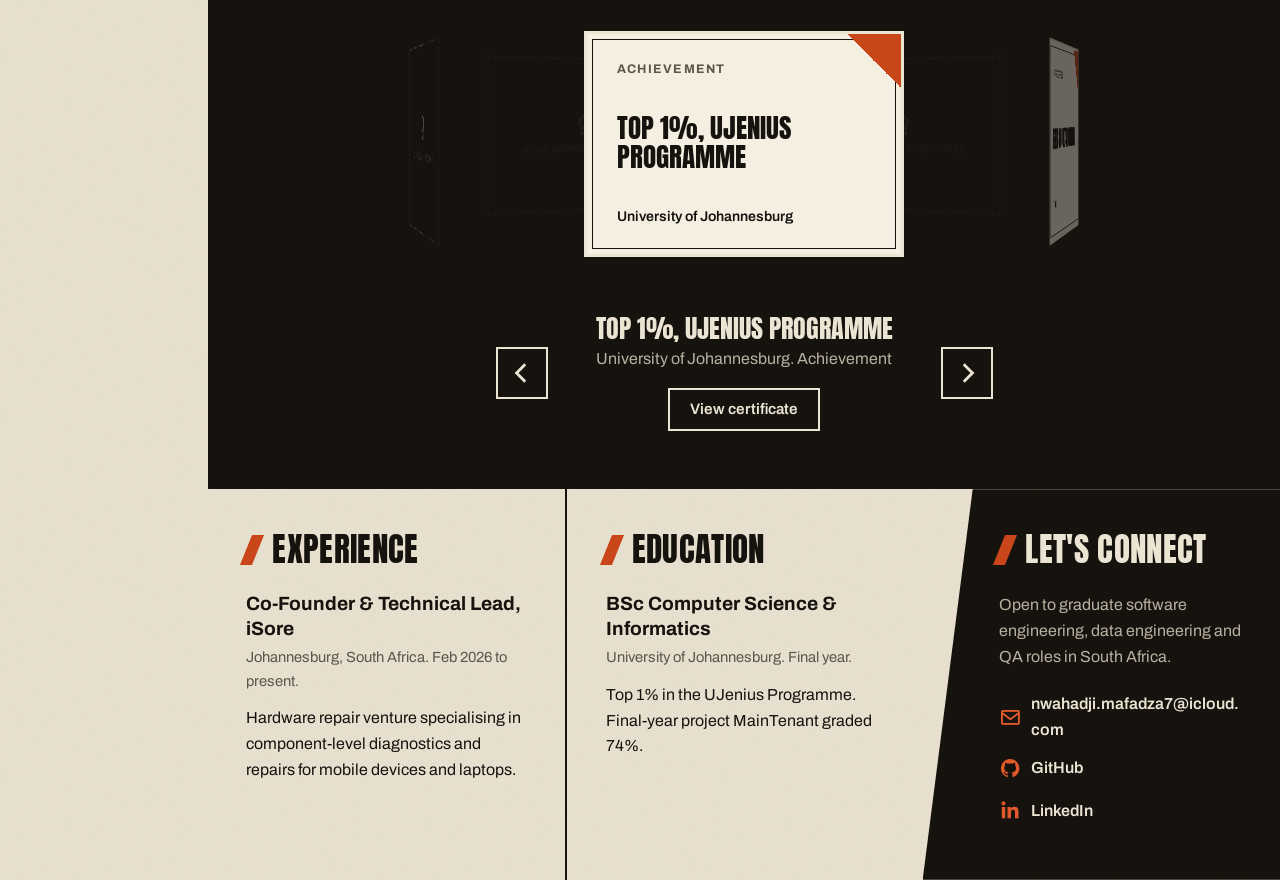
==== commit f681dcfb: "Redesign portfolio as ivory and orange dashboard with certificate wheel - New single-page dashboard " ====
--- a/index.html
+++ b/index.html
@@ -1,249 +1,264 @@
-<!DOCTYPE html>
-<html lang="en">
-<head>
-    <meta charset="UTF-8">
-    <meta name="viewport" content="width=device-width, initial-scale=1.0">
-    <title>Portfolio Dashboard</title>
-    <link href="https://unpkg.com/boxicons@2.1.4/css/boxicons.min.css" rel="stylesheet">
-    <link rel="stylesheet" href="css/style.css">
-</head>
-<body>
-    
-    <div class="dashboard-wrapper">
-        
-        <aside class="pit-sidebar">
-            <div class="logo-zone">
-                <span class="team-brand">Nwahadji Nduvho Mafadza<span class="red-dot">...</span></span>🏎️
-            </div>
-            <nav class="telemetry-menu">
-                <button class="menu-tab active" data-target="page-intro">
-                    <span class="sector-num">S1</span>
-                    <span class="tab-label">01 // DRIVER PROFILE</span>
-                </button>
-                <button class="menu-tab" data-target="page-tech">
-                    <span class="sector-num">S2</span>
-                    <span class="tab-label">02 // TELEMETRY STACK</span>
-                </button>
-                <button class="menu-tab" data-target="page-projects">
-                    <span class="sector-num">S3</span>
-                    <span class="tab-label">03 // FORMULA 1</span>
-                </button>
-            </nav>
-            <div class="sidebar-status">
-                <span class="live-pulse"></span> SYSTEM: ONLINE
-            </div>
-        </aside>
-
-        <main class="dashboard-screen">
-
-            <section id="page-intro" class="portfolio-screen visible">
-                <div class="intro-layout">
-                    <div class="media-column">
-                        <div class="picture-housing">
-                            <img src="images/profile.jpeg" alt="Driver Portrait" class="driver-portrait">
-                            <div class="telemetry-tint-overlay"></div>
-                            <div class="glitch-scanline"></div>
-                        </div>
-                        <div class="target-comms" style="display: flex; flex-direction: column; gap: 12px;">
-                            <div style="display: flex; align-items: center; gap: 10px;">
-                                <i class='bx bx-target-lock target-icon'></i>
-                                <div class="target-text">
-                                    <span class="label">TARGET ROLE</span>
-                                    <span class="role">Graduate Software Engineer / QA Engineer</span>
-                                </div>
-                            </div>
-                            
-                            <!-- COMMS CHANNELS -->
-                            <div class="driver-comms" style="display: flex; gap: 15px; align-items: center; border-top: 1px solid #222; padding-top: 10px; margin-top: 2px;">
-                                <a href="nwahadji.mafadza7@icloud.com" style="color: #fff; text-decoration: none; display: flex; align-items: center; gap: 6px; font-size: 0.85rem;" title="Email">
-                                    <i class='bx bx-envelope' style='color: #ff3333; font-size: 1.1rem;'></i> Email
-                                </a>
-                                <a href="https://github.com/HJ-tech205" target="_blank" style="color: #fff; text-decoration: none; display: flex; align-items: center; gap: 6px; font-size: 0.85rem;" title="GitHub">
-                                    <i class='bx bxl-github' style='color: #00ff66; font-size: 1.1rem;'></i> GitHub
-                                </a >
-                                <a href="https://www.linkedin.com/in/nduvho-mafadza-094484348" target="_blank" style="color: #fff; text-decoration: none; display: flex; align-items: center; gap: 6px; font-size: 0.85rem;" title="LinkedIn">
-                                    <i class='bx bxl-linkedin' style='color: #0099ff; font-size: 1.1rem;'></i> LinkedIn
-                                </a>
-                            </div>
-                        </div>
-                    </div>
-
-                    <div class="text-column">
-                        <span class="race-alert"><i class='bx bx-radio'></i>IT'S HAMMERTIME</span>
-                        <h1>Who Is Behind <br><span class="outline-txt">The Machine?</span></h1>
-                        <div class="f1-divider"></div>
-
-                        <div class="quick-specs">
-                            <p><strong>Grid Position:</strong> Final Year Student, BSc Computer Science & Informatics (UJ)</p>
-                            <p><strong>Core Focus:</strong> Structural Backend Logic & Automation Workflows</p>
-                        </div>
-                        <p class="driver-narrative">
-                            I am a final-year <strong>Computer Science & Informatics</strong> student, transitioning from hands-on hardware repair to engineering high-performance digital systems. Every complex piece of software is an optimization challenge waiting to be cracked. My journey began with hardware engineering, but my passion completely shifted toward <strong>pure software automation</strong> moving away from tedious manual processes to design automated trading frameworks, predictive data pipelines, and low-latency system components.
-                        </p>
-                        <p class="driver-narrative">
-                            I am also deeply passionate about <strong>data science</strong> and rigorous software testing. Using R Studio, I build statistical models, behavioral risk simulations, and automated screening pipelines integrated with PostgreSQL databases, applying this same performance drive to spinning up clean <strong>web dashboards</strong> that behave like digital pit lane tracking stations.
-                        </p>
-                        <p class="driver-narrative">
-                            I am currently exploring the South African tech landscape for <strong>Graduate Software Engineering, Data Engineering, or QA Engineer</strong> opportunities where I can deploy this optimization mindset, refine automated data pipelines, and build production-ready systems that excel under load.
-                        </p>
-                    </div>
-                </div>
-            </section>
-
-            <section id="page-tech" class="portfolio-screen">
-                <div class="screen-header">
-                    <span class="screen-tag">// ENGINE & AERODYNAMICS</span>
-                    <h2>The Tech Stack</h2>
-                    <div class="f1-divider"></div>
-                </div>
-
-                <div class="telemetry-grid">
-                    <div class="spec-card">
-                        <div class="card-glow"></div>
-                        <i class='bx bxl-visual-studio spec-icon' style='color: #239120;'></i>
-                        <h3>C#</h3>
-                        <p>Object-Oriented Architecture, Enterprise System Logic, and Backend Workflows.</p>
-                    </div>
-                    <div class="spec-card">
-                        <div class="card-glow"></div>
-                        <i class='bx bxl-java spec-icon' style='color: #ea2d2e;'></i>
-                        <h3>Java</h3>
-                        <p>Multi-Threaded Applications, Simulation Logic, and Algorithmic Sorting Routines.</p>
-                    </div>
-                    <div class="spec-card">
-                        <div class="card-glow"></div>
-                        <i class='bx bxl-c-plus-plus spec-icon' style='color: #00599c;'></i>
-                        <h3>C++</h3>
-                        <p>Low-Latency Computational Engines, Pointer Logic, and System Optimizations.</p>
-                    </div>
-                    <div class="spec-card">
-                        <div class="card-glow"></div>
-                        <i class='bx bx-data spec-icon' style='color: #336791;'></i>
-                        <h3>SQL & Postgres</h3>
-                        <p>Relational Database Administration, Heavy Ingestion Scripts, and Query Optimization.</p>
-                    </div>
-                    <div class="spec-card">
-                        <div class="card-glow"></div>
-                        <i class='bx bx-line-chart spec-icon' style='color: #276dc3;'></i>
-                        <h3>R Studio</h3>
-                        <p>Statistical processing, inverse transform risk modeling, and automated dataset ingestion pipelines.</p>
-                    </div>
-                    <div class="spec-card">
-                        <div class="card-glow"></div>
-                        <i class='bx bxl-react spec-icon' style='color: #00d8ff;'></i>
-                        <h3>Next.js</h3>
-                        <p>Full-stack React architectures, server-side rendering, and responsive interfaces mapped to secure endpoints.</p>
-                    </div>
-                    <div class="spec-card">
-                        <div class="card-glow"></div>
-                        <i class='bx bxl-python spec-icon' style='color: #3776ab;'></i>
-                        <h3>Python</h3>
-                        <p>Basic Automation Scripts, Core Syntax Fundamentals, and Logic Scripting Foundations.</p>
-                    </div>
-                    <div class="spec-card">
-                        <div class="card-glow"></div>
-                        <i class='bx bxl-html5 spec-icon' style='color: #e34c26;'></i>
-                        <h3>Web Stack</h3>
-                        <p>Responsive Interface Structures (HTML5, CSS3, JavaScript) linked with Dynamic API endpoints.</p>
-                    </div>
-                    <div class="spec-card">
-                        <div class="card-glow"></div>
-                        <i class='bx bx-check-shield spec-icon' style='color: #00ff66;'></i>
-                        <h3>QA Frameworks</h3>
-                        <p>Currently studying for ISTQB Foundation Level certification, focusing on fundamental software testing methodologies and core quality assurance principles.</p>
-                    </div>
-                </div>
-            </section>
-
-            <section id="page-projects" class="portfolio-screen">
-                <div class="screen-header">
-                    <span class="screen-tag">// RUN TRACE REVIEWS</span>
-                    <h2>Project Pit Lane</h2>
-                    <div class="f1-divider"></div>
-                </div>
-
-                <div class="race-projects-stack">
-                    <article class="f1-run-panel">
-                        <header class="run-header">
-                            <span class="run-lap">LAP 01</span>
-                            <h3>BlissCrafted (2nd Year Project)</h3>
-                        </header>
-                        <div class="run-telemetry-body">
-                            <div class="run-sector">
-                                <h5><span class="indicator red"></span> THE CHALLENGE</h5>
-                                <p>Traditional event planning is notoriously fragmented, manual, and stressful for users, lacking a centralized platform that bridges the gap between vendor e-commerce and coordination convenience.</p>
-                            </div>
-                            <div class="run-sector">
-                                <h5><span class="indicator white"></span> TEAM &amp; TOOLS</h5>
-                                <p>Developed within a collaborative development team to simulate real-world workflow engineering.</p>
-                                <div style="margin-top: 10px;">
-                                    <span class="tool-tags">Next.js</span>
-                                    <span class="tool-tags">React</span>
-                                    <span class="tool-tags">Supabase</span>
-                                </div>
-                            </div>
-                            <div class="run-sector">
-                                <h5><span class="indicator green"></span> THE SOLUTION</h5>
-                                <p>Engineered a direct e-commerce ecosystem that brings the end-to-end convenience of an event planner to an app. We enabled users to seamlessly book venues, order custom cakes, select flower arrangements, manage invitations, and purchase complete decor packages across corporate, birthday, and wedding events.</p>
-                            </div>
-                        </div>
-                    </article>
-                    
-                    <article class="f1-run-panel">
-                        <header class="run-header">
-                            <span class="run-lap">LAP 02</span>
-                            <h3>ATS Pipeline &amp; DB Ingestion</h3>
-                        </header>
-                        <div class="run-telemetry-body">
-                            <div class="run-sector">
-                                <h5><span class="indicator red"></span> THE PURPOSE</h5>
-                                <p>Built as a meaningful practical tool for my classmates to demonstrate how modern HR systems scan, track, and filter CVs, raising awareness about the critical technical skills needed to get past automated hiring screens.</p>
-                            </div>
-                            <div class="run-sector">
-                                <h5><span class="indicator white"></span> THE TOOLS USED</h5>
-                                <div style="margin-top: 10px;">
-                                    <span class="tool-tags">R Studio</span>
-                                    <span class="tool-tags">PostgreSQL</span>
-                                    <span class="tool-tags">SQL Scripts</span>
-                                </div>
-                            </div>
-                            <div class="run-sector">
-                                <h5><span class="indicator green"></span> THE SOLUTION</h5>
-                                <p>Created a simple script-driven pipeline that reads raw, unformatted text files from student resumes, extracts key performance indicators like technical stacks and academic metrics, and neatly inserts them into organized database tables for instant searching and filtering.</p>
-                            </div>
-                        </div>
-                    </article>
-
-                    <article class="f1-run-panel">
-                        <header class="run-header">
-                            <span class="run-lap">LAP 03</span>
-                            <h3>Recursive Hardware Graph Classifier</h3>
-                        </header>
-                        <div class="run-telemetry-body">
-                            <div class="run-sector">
-                                <h5><span class="indicator red"></span> THE PROBLEM</h5>
-                                <p>Sorting messy component distribution lines via classic primitive arrays creates massive calculation overhead and structural misclassifications.</p>
-                            </div>
-                            <div class="run-sector">
-                                <h5><span class="indicator white"></span> THE TOOLS USED</h5>
-                                <div style="margin-top: 10px;">
-                                    <span class="tool-tags">R Language</span>
-                                    <span class="tool-tags">igraph Library</span>
-                                    <span class="tool-tags">Matrix Algebra</span>
-                                </div>
-                            </div>
-                            <div class="run-sector">
-                                <h5><span class="indicator green"></span> THE SOLUTION</h5>
-                                <p>Built structural matrix classification trees capable of accurately segregating hardware components via complex profile signatures.</p>
-                            </div>
-                        </div>
-                    </article>
-                </div>
-            </section>
-
-        </main>
-    </div>
-
-    <script src="js/script.js"></script>
-</body>
-</html>
+<!DOCTYPE html>
+<html lang="en">
+<head>
+    <meta charset="UTF-8">
+    <meta name="viewport" content="width=device-width, initial-scale=1.0">
+    <title>Nduvho Mafadza | Graduate Software Engineer</title>
+    <meta name="description" content="Final-year Computer Science & Informatics student at the University of Johannesburg. Java developer, backend lead on MainTenant, and QA-minded engineer.">
+    <link rel="preconnect" href="https://fonts.googleapis.com">
+    <link rel="preconnect" href="https://fonts.gstatic.com" crossorigin>
+    <link href="https://fonts.googleapis.com/css2?family=Anton&family=Archivo:wght@400;500;600;700&display=swap" rel="stylesheet">
+    <link href="https://unpkg.com/boxicons@2.1.4/css/boxicons.min.css" rel="stylesheet">
+    <link rel="stylesheet" href="css/style.css">
+</head>
+<body>
+    <a class="skip-link" href="#main">Skip to content</a>
+
+    <!-- ============ Navigation rail ============ -->
+    <header class="rail" id="rail">
+        <div class="rail-top">
+            <a class="brand" href="#home" aria-label="Nduvho Mafadza, home">
+                <span class="brand-mark">NM</span>
+                <span class="brand-name">Nduvho Mafadza</span>
+            </a>
+            <button class="rail-toggle" id="railToggle" aria-expanded="false" aria-controls="railNav" aria-label="Open menu">
+                <span></span><span></span><span></span>
+            </button>
+        </div>
+
+        <nav class="rail-nav" id="railNav" aria-label="Sections">
+            <a href="#home" class="active">Home</a>
+            <a href="#projects">Projects</a>
+            <a href="#skills">Skills</a>
+            <a href="#certificates">Certificates</a>
+            <a href="#experience">Experience</a>
+            <a href="#education">Education</a>
+            <a href="#contact">Contact</a>
+        </nav>
+
+        <div class="rail-social">
+            <a href="https://github.com/HJ-tech205" target="_blank" rel="noopener" aria-label="GitHub"><i class='bx bxl-github'></i></a>
+            <a href="https://www.linkedin.com/in/nduvho-mafadza" target="_blank" rel="noopener" aria-label="LinkedIn"><i class='bx bxl-linkedin'></i></a>
+            <a href="mailto:nwahadji.mafadza7@icloud.com" aria-label="Email"><i class='bx bx-envelope'></i></a>
+        </div>
+    </header>
+
+    <main id="main">
+
+        <!-- ============ Hero ============ -->
+        <section class="hero" id="home" aria-labelledby="heroTitle">
+            <div class="hero-copy">
+                <p class="role-line">Graduate Software Engineer</p>
+                <h1 id="heroTitle">
+                    <span class="h1-ink">Hi, I'm</span>
+                    <span class="h1-name">Nduvho<br>Mafadza.</span>
+                </h1>
+                <p class="skill-line">Java developer, quality assurance, problem solver</p>
+                <p class="hero-text">
+                    I'm a final-year Computer Science &amp; Informatics student at the University of Johannesburg.
+                    I build backend systems and test them properly. Most recently I led the backend of MainTenant,
+                    a maintenance platform for student residences.
+                </p>
+                <div class="hero-actions">
+                    <a class="btn btn-solid" href="#projects">View my projects</a>
+                    <a class="btn btn-line" id="cvButton" href="files/Nduvho-Mafadza-CV.pdf" download hidden>Download CV</a>
+                </div>
+            </div>
+
+            <div class="hero-photo">
+                <img src="images/profile.jpeg" alt="Portrait of Nduvho Mafadza" width="959" height="1280">
+                <span class="shape shape-a" aria-hidden="true"></span>
+                <span class="shape shape-b" aria-hidden="true"></span>
+            </div>
+
+            <aside class="hero-panel" aria-label="Highlights">
+                <p class="tagline">Build.<br>Test.<br>Improve.</p>
+                <dl class="stats">
+                    <div class="stat">
+                        <dt>Project mark (MainTenant)</dt>
+                        <dd>74%</dd>
+                    </div>
+                    <div class="stat">
+                        <dt>UJenius Programme</dt>
+                        <dd>Top 1%</dd>
+                    </div>
+                    <div class="stat stat-text">
+                        <dt>Degree</dt>
+                        <dd>BSc Computer Science &amp; Informatics, University of Johannesburg</dd>
+                    </div>
+                </dl>
+            </aside>
+        </section>
+
+        <!-- ============ Projects + stack ============ -->
+        <div class="showcase">
+            <section class="projects" id="projects" aria-labelledby="projectsTitle">
+                <h2 class="section-title" id="projectsTitle">Featured projects</h2>
+
+                <div class="card-grid">
+                    <button class="project-card" type="button" data-project="maintenant">
+                        <span class="card-media" aria-hidden="true">
+                            <svg viewBox="0 0 240 130" role="img">
+                                <rect x="14" y="12" width="212" height="106" fill="none" stroke="currentColor" stroke-width="2"/>
+                                <path d="M14 56h92M106 12v44M106 80h120M150 80v38M60 56v62" fill="none" stroke="currentColor" stroke-width="2"/>
+                                <rect x="16" y="14" width="88" height="40" class="fill-ok"/>
+                                <rect x="108" y="14" width="116" height="64" class="fill-warn"/>
+                                <rect x="16" y="58" width="42" height="58" class="fill-ok"/>
+                                <rect x="62" y="58" width="42" height="58" class="fill-ok"/>
+                                <rect x="108" y="82" width="40" height="34" class="fill-bad"/>
+                                <rect x="152" y="82" width="72" height="34" class="fill-ok"/>
+                                <circle cx="128" cy="98" r="5" fill="#16130F"/>
+                            </svg>
+                        </span>
+                        <span class="card-body">
+                            <span class="card-title">MainTenant</span>
+                            <span class="card-sub">Residence maintenance and compliance platform</span>
+                            <span class="tags"><span>Next.js</span><span>React Native</span><span>PostgreSQL</span></span>
+                        </span>
+                    </button>
+
+                    <button class="project-card" type="button" data-project="bugs">
+                        <span class="card-media" aria-hidden="true">
+                            <svg viewBox="0 0 240 130" role="img">
+                                <g fill="none" stroke="currentColor" stroke-width="2">
+                                    <rect x="14" y="12" width="64" height="106"/>
+                                    <rect x="88" y="12" width="64" height="106"/>
+                                    <rect x="162" y="12" width="64" height="106"/>
+                                </g>
+                                <rect x="22" y="22" width="48" height="20" class="fill-bad"/>
+                                <rect x="22" y="48" width="48" height="20" class="fill-warn"/>
+                                <rect x="22" y="74" width="48" height="20" class="fill-warn"/>
+                                <rect x="96" y="22" width="48" height="20" class="fill-warn"/>
+                                <rect x="96" y="48" width="48" height="20" class="fill-ok"/>
+                                <rect x="170" y="22" width="48" height="20" class="fill-ok"/>
+                                <rect x="170" y="48" width="48" height="20" class="fill-ok"/>
+                                <rect x="170" y="74" width="48" height="20" class="fill-ok"/>
+                            </svg>
+                        </span>
+                        <span class="card-body">
+                            <span class="card-title">Bug Management System</span>
+                            <span class="card-sub">Track, prioritise and resolve software issues</span>
+                            <span class="tags"><span>Java</span><span>Spring Boot</span><span>React</span></span>
+                        </span>
+                    </button>
+
+                    <button class="project-card" type="button" data-project="ats">
+                        <span class="card-media" aria-hidden="true">
+                            <svg viewBox="0 0 240 130" role="img">
+                                <path d="M14 112h212M14 12v100" fill="none" stroke="currentColor" stroke-width="2"/>
+                                <rect x="30" y="76" width="22" height="36" class="fill-ok"/>
+                                <rect x="64" y="56" width="22" height="56" class="fill-ok"/>
+                                <rect x="98" y="86" width="22" height="26" class="fill-ok"/>
+                                <rect x="132" y="40" width="22" height="72" class="fill-warn"/>
+                                <rect x="166" y="64" width="22" height="48" class="fill-ok"/>
+                                <rect x="200" y="28" width="18" height="84" class="fill-warn"/>
+                                <path d="M30 70 64 48 98 78 132 30 166 56 208 20" fill="none" stroke="#16130F" stroke-width="3"/>
+                            </svg>
+                        </span>
+                        <span class="card-body">
+                            <span class="card-title">ATS CV Screening Pipeline</span>
+                            <span class="card-sub">Automated resume screening with data analytics</span>
+                            <span class="tags"><span>R</span><span>PostgreSQL</span><span>SQL</span></span>
+                        </span>
+                    </button>
+                </div>
+
+                <h3 class="more-title">More work</h3>
+                <ul class="more-list">
+                    <li><button type="button" data-project="blisscrafted"><strong>BlissCrafted</strong><span>Event planning marketplace, 2nd year team project</span></button></li>
+                    <li><button type="button" data-project="graph"><strong>Recursive Hardware Graph Classifier</strong><span>Component sorting with graphs and matrices in R</span></button></li>
+                </ul>
+            </section>
+
+            <section class="skills" id="skills" aria-labelledby="skillsTitle">
+                <h2 class="section-title" id="skillsTitle">Tech stack</h2>
+                <ul class="stack-grid">
+                    <li><i class='bx bxl-java'></i><span>Java</span></li>
+                    <li><i class='bx bx-code-alt'></i><span>C#</span></li>
+                    <li><i class='bx bxl-c-plus-plus'></i><span>C++</span></li>
+                    <li><i class='bx bxl-python'></i><span>Python</span></li>
+                    <li><i class='bx bxl-spring-boot'></i><span>Spring Boot</span></li>
+                    <li><i class='bx bxl-react'></i><span>React</span></li>
+                    <li><i class='bx bx-mobile-alt'></i><span>React Native</span></li>
+                    <li class="wordmark"><b>N</b><span>Next.js</span></li>
+                    <li><i class='bx bxl-postgresql'></i><span>PostgreSQL</span></li>
+                    <li class="wordmark"><b>R</b><span>R Studio</span></li>
+                </ul>
+                <p class="stack-note">
+                    <strong>Testing:</strong> JUnit, Rest Assured and Postman. Studying for the ISTQB Foundation Level.
+                </p>
+            </section>
+        </div>
+
+        <!-- ============ Certificates wheel ============ -->
+        <section class="certs" id="certificates" aria-labelledby="certsTitle">
+            <div class="certs-head">
+                <h2 class="section-title on-dark" id="certsTitle">Certificates</h2>
+                <p class="certs-hint">Drag the wheel, use the arrows, or press the left and right keys. Select the front certificate to view it.</p>
+            </div>
+
+            <div class="wheel" id="wheel" tabindex="0" aria-roledescription="carousel" aria-label="Certificates wheel">
+                <div class="wheel-stage" id="wheelStage">
+                    <div class="wheel-ring" id="wheelRing"></div>
+                </div>
+            </div>
+
+            <div class="wheel-controls">
+                <button type="button" class="wheel-btn" id="wheelPrev" aria-label="Previous certificate"><svg viewBox="0 0 24 24" width="26" height="26" aria-hidden="true"><path d="M15 4 7 12l8 8" fill="none" stroke="currentColor" stroke-width="2.6"/></svg></button>
+                <div class="wheel-caption" aria-live="polite">
+                    <p class="wheel-title" id="wheelTitle"></p>
+                    <p class="wheel-meta" id="wheelMeta"></p>
+                    <button type="button" class="btn btn-ghost" id="wheelOpen">View certificate</button>
+                </div>
+                <button type="button" class="wheel-btn" id="wheelNext" aria-label="Next certificate"><svg viewBox="0 0 24 24" width="26" height="26" aria-hidden="true"><path d="m9 4 8 8-8 8" fill="none" stroke="currentColor" stroke-width="2.6"/></svg></button>
+            </div>
+        </section>
+
+        <!-- ============ Experience, education, contact ============ -->
+        <div class="lower">
+            <section class="experience" id="experience" aria-labelledby="expTitle">
+                <h2 class="section-title" id="expTitle">Experience</h2>
+                <article class="job">
+                    <h3>Co-Founder &amp; Technical Lead, iSore</h3>
+                    <p class="job-meta">Johannesburg, South Africa. Feb 2026 to present.</p>
+                    <p>Hardware repair venture specialising in component-level diagnostics and repairs for mobile devices and laptops.</p>
+                </article>
+            </section>
+
+            <section class="education" id="education" aria-labelledby="eduTitle">
+                <h2 class="section-title" id="eduTitle">Education</h2>
+                <article class="job">
+                    <h3>BSc Computer Science &amp; Informatics</h3>
+                    <p class="job-meta">University of Johannesburg. Final year.</p>
+                    <p>Top 1% in the UJenius Programme. Final-year project MainTenant graded 74%.</p>
+                </article>
+            </section>
+
+            <section class="contact" id="contact" aria-labelledby="contactTitle">
+                <h2 class="section-title on-dark" id="contactTitle">Let's connect</h2>
+                <p>Open to graduate software engineering, data engineering and QA roles in South Africa.</p>
+                <ul class="contact-links">
+                    <li><a href="mailto:nwahadji.mafadza7@icloud.com"><i class='bx bx-envelope'></i>nwahadji.mafadza7@icloud.com</a></li>
+                    <li><a href="https://github.com/HJ-tech205" target="_blank" rel="noopener"><i class='bx bxl-github'></i>GitHub</a></li>
+                    <li><a href="https://www.linkedin.com/in/nduvho-mafadza" target="_blank" rel="noopener"><i class='bx bxl-linkedin'></i>LinkedIn</a></li>
+                </ul>
+            </section>
+        </div>
+    </main>
+
+    <!-- ============ Case study window ============ -->
+    <dialog class="case" id="caseDialog" aria-labelledby="caseTitle">
+        <form method="dialog"><button class="dialog-close" aria-label="Close">Close</button></form>
+        <div class="case-inner" id="caseInner"></div>
+    </dialog>
+
+    <!-- ============ Certificate viewer ============ -->
+    <dialog class="viewer" id="viewerDialog" aria-label="Certificate viewer">
+        <form method="dialog"><button class="dialog-close" aria-label="Close">Close</button></form>
+        <div class="viewer-inner" id="viewerInner"></div>
+    </dialog>
+
+    <script src="js/data.js"></script>
+    <script src="js/script.js"></script>
+</body>
+</html>
--- a/css/style.css
+++ b/css/style.css
@@ -1,364 +1,783 @@
-/* --- High-Performance Reset & Palette Variables --- */
-* {
-    margin: 0;
-    padding: 0;
-    box-sizing: border-box;
-}
-
-:root {
-    --f1-red: #e10600;
-    --carbon-base: #0b0c10;
-    --paddock-dark: #111217;
-    --asphalt-grid: #1a1b22;
-    --drs-green: #00ff66;
-    --txt-main: #ffffff;
-    --txt-muted: #8a99ad;
-}
-
-body {
-    font-family: 'Segoe UI', -apple-system, BlinkMacSystemFont, Arial, sans-serif;
-    background-color: var(--carbon-base);
-    color: var(--txt-main);
-    overflow-x: hidden;
-    min-height: 100vh;
-}
-
-/* --- Layout Split Chassis (Fixed Real-Estate Calibration) --- */
-.dashboard-wrapper {
-    display: flex;
-    width: 100%;
-    min-height: 100vh;
-}
-
-/* --- Sidebar Control Tower --- */
-.pit-sidebar {
-    background-color: var(--paddock-dark);
-    border-right: 2px solid var(--asphalt-grid);
-    display: flex;
-    flex-direction: column;
-    justify-content: space-between;
-    padding: 40px 20px;
-    position: fixed;
-    top: 0;
-    left: 0;
-    width: 280px;
-    height: 100vh;
-    z-index: 100;
-}
-
-.team-brand {
-    font-weight: 900;
-    font-size: 1.4rem;
-    letter-spacing: 2px;
-}
-
-.red-dot { color: var(--f1-red); }
-
-.telemetry-menu {
-    display: flex;
-    flex-direction: column;
-    gap: 15px;
-    margin: 60px 0;
-}
-
-.menu-tab {
-    background: transparent;
-    border: 1px solid var(--asphalt-grid);
-    padding: 16px;
-    display: flex;
-    align-items: center;
-    gap: 15px;
-    cursor: pointer;
-    text-align: left;
-    transition: all 0.3s cubic-bezier(0.16, 1, 0.3, 1);
-    transform: skewX(-6deg);
-}
-
-.sector-num {
-    background: var(--asphalt-grid);
-    color: var(--txt-muted);
-    font-size: 0.7rem;
-    font-weight: 800;
-    padding: 3px 6px;
-}
-
-.tab-label {
-    color: var(--txt-muted);
-    font-size: 0.8rem;
-    font-weight: 700;
-    letter-spacing: 0.5px;
-}
-
-.menu-tab:hover, .menu-tab.active {
-    border-color: var(--f1-red);
-    background: rgba(225, 6, 0, 0.05);
-}
-
-.menu-tab:hover .tab-label, .menu-tab.active .tab-label {
-    color: var(--txt-main);
-}
-
-.menu-tab.active .sector-num {
-    background: var(--f1-red);
-    color: var(--txt-main);
-}
-
-.sidebar-status {
-    font-size: 0.75rem;
-    font-weight: 700;
-    letter-spacing: 1px;
-    display: flex;
-    align-items: center;
-    gap: 8px;
-    color: var(--txt-muted);
-}
-
-.live-pulse {
-    width: 6px;
-    height: 6px;
-    background: var(--drs-green);
-    border-radius: 50%;
-    box-shadow: 0 0 6px var(--drs-green);
-}
-
-/* --- Main Screen Component Display (Calculated Grid Alignment) --- */
-.dashboard-screen {
-    flex: 1;
-    margin-left: 280px;
-    width: calc(100% - 280px);
-    padding: 60px 6%;
-    background-image: radial-gradient(var(--asphalt-grid) 1.5px, transparent 1.5px);
-    background-size: 30px 30px;
-    min-height: 100vh;
-}
-
-.portfolio-screen {
-    display: none;
-    opacity: 0;
-    transform: translateY(20px) scale(0.99);
-    transition: opacity 0.4s cubic-bezier(0.16, 1, 0.3, 1), transform 0.4s cubic-bezier(0.16, 1, 0.3, 1);
-}
-
-.portfolio-screen.visible {
-    display: block;
-    opacity: 1;
-    transform: translateY(0) scale(1);
-}
-
-/* --- Section Title Uniformity --- */
-.screen-tag {
-    display: block;
-    font-size: 0.75rem;
-    font-weight: 800;
-    color: var(--f1-red);
-    letter-spacing: 2px;
-    margin-bottom: 5px;
-}
-
-h2 { font-size: 2.5rem; font-weight: 900; text-transform: uppercase; }
-.f1-divider { width: 80px; height: 4px; background: var(--f1-red); margin: 15px 0 40px 0; }
-
-/* ================= PAGE 1 DETAILS ================= */
-.intro-layout {
-    display: grid;
-    grid-template-columns: 1fr 1.4fr;
-    gap: 60px;
-    align-items: center;
-    padding-top: 20px;
-}
-
-/* --- Upgraded Picture Housing & HUD Overlay Effects --- */
-.picture-housing {
-    position: relative;
-    width: 100%;
-    aspect-ratio: 1 / 1;
-    border: 2px solid var(--asphalt-grid);
-    background-color: #000000;
-    overflow: hidden;
-    transform: skewX(-3deg);
-    box-shadow: 0 0 20px rgba(225, 6, 0, 0.15);
-}
-
-.driver-portrait {
-    width: 100%;
-    height: 100%;
-    object-fit: cover;
-    display: block;
-    filter: grayscale(100%) contrast(125%) brightness(85%);
-    transition: filter 0.4s cubic-bezier(0.16, 1, 0.3, 1);
-}
-
-.telemetry-tint-overlay {
-    position: absolute;
-    top: 0;
-    left: 0;
-    width: 100%;
-    height: 100%;
-    background: rgba(225, 6, 0, 0.15);
-    mix-blend-mode: color;
-    pointer-events: none;
-    transition: background 0.4s ease;
-    z-index: 2;
-}
-
-.glitch-scanline {
-    position: absolute;
-    top: 0;
-    left: 0;
-    width: 100%;
-    height: 100%;
-    background: linear-gradient(rgba(18, 16, 16, 0) 50%, rgba(0, 0, 0, 0.25) 50%), 
-                linear-gradient(90deg, rgba(225, 6, 0, 0.04), rgba(0, 255, 66, 0.02), rgba(0, 0, 255, 0.04));
-    background-size: 100% 4px, 6px 100%;
-    pointer-events: none;
-    z-index: 3;
-}
-
-/* Hover States to Reveal Sharp Un-tinted Image Details */
-.picture-housing:hover .driver-portrait { 
-    filter: grayscale(0%) contrast(100%) brightness(100%); 
-}
-
-.picture-housing:hover .telemetry-tint-overlay {
-    background: rgba(225, 6, 0, 0);
-}
-
-.target-comms {
-    margin-top: 25px;
-    background: var(--paddock-dark);
-    border-left: 4px solid var(--f1-red);
-    padding: 16px;
-    display: flex;
-    align-items: center;
-    gap: 15px;
-    transform: skewX(-3deg);
-}
-
-.target-icon { font-size: 2rem; color: var(--f1-red); }
-.target-text .label { display: block; font-size: 0.65rem; color: var(--txt-muted); font-weight: 800; }
-.target-text .role { font-size: 0.95rem; font-weight: 700; }
-
-.race-alert {
-    font-size: 0.75rem;
-    font-weight: 800;
-    color: var(--f1-red);
-    letter-spacing: 3px;
-    background: rgba(225, 6, 0, 0.08);
-    padding: 6px 14px;
-    display: inline-block;
-    margin-bottom: 20px;
-}
-
-h1 { font-size: 3.8rem; font-weight: 900; text-transform: uppercase; line-height: 1.1; }
-.outline-txt { -webkit-text-stroke: 1px var(--txt-main); color: transparent; }
-
-.quick-specs {
-    background: rgba(255, 255, 255, 0.02);
-    border: 1px dashed var(--asphalt-grid);
-    padding: 20px;
-    margin-bottom: 30px;
-}
-.quick-specs p { font-size: 0.95rem; margin-bottom: 8px; }
-.quick-specs p strong { color: var(--f1-red); }
-
-.driver-narrative { color: var(--txt-muted); font-size: 1.05rem; margin-bottom: 20px; }
-.driver-narrative strong { color: var(--txt-main); }
-
-/* ================= PAGE 2 DETAILS ================= */
-.telemetry-grid {
-    display: grid;
-    grid-template-columns: repeat(auto-fit, minmax(280px, 1fr));
-    gap: 25px;
-}
-
-.spec-card {
-    background: var(--paddock-dark);
-    border: 1px solid var(--asphalt-grid);
-    padding: 35px 25px;
-    position: relative;
-    overflow: hidden;
-    transition: all 0.3s ease;
-}
-
-.spec-icon { font-size: 3.2rem; margin-bottom: 20px; }
-.spec-card h3 { font-size: 1.4rem; font-weight: 800; margin-bottom: 10px; }
-.spec-card p { color: var(--txt-muted); font-size: 0.9rem; line-height: 1.6; }
-
-.spec-card:hover {
-    transform: translateY(-5px);
-    border-color: var(--f1-red);
-    box-shadow: 0 12px 30px rgba(225, 6, 0, 0.1);
-}
-
-/* ================= PAGE 3 DETAILS ================= */
-.race-projects-stack { display: flex; flex-direction: column; gap: 40px; }
-.f1-run-panel { background: var(--paddock-dark); border: 1px solid var(--asphalt-grid); }
-
-.run-header {
-    background: rgba(0,0,0,0.2);
-    padding: 20px 30px;
-    border-bottom: 1px solid var(--asphalt-grid);
-    display: flex;
-    align-items: center;
-    gap: 20px;
-}
-
-.run-lap { font-family: monospace; font-weight: 900; color: var(--f1-red); font-size: 1.1rem; }
-.run-header h3 { font-size: 1.3rem; font-weight: 800; }
-
-.run-telemetry-body { 
-    display: grid; 
-    grid-template-columns: repeat(auto-fit, minmax(250px, 1fr)); 
-    gap: 30px; 
-    padding: 30px; 
-}
-.run-sector h5 { font-size: 0.75rem; font-weight: 800; letter-spacing: 1px; margin-bottom: 12px; display: flex; align-items: center; gap: 8px; }
-.run-sector p { color: var(--txt-muted); font-size: 0.95rem; line-height: 1.5; }
-
-.indicator { width: 6px; height: 6px; border-radius: 50%; display: inline-block; }
-.indicator.red { background: var(--f1-red); }
-.indicator.white { background: var(--txt-main); }
-.indicator.green { background: var(--drs-green); }
-
-.tool-tags {
-    font-family: monospace;
-    background: var(--carbon-base);
-    color: var(--txt-main) !important;
-    padding: 8px 12px;
-    border: 1px solid var(--asphalt-grid);
-    display: inline-block;
-}
-
-/* --- Mobile Responsiveness (Responsive Component Scaling) --- */
-@media (max-width: 1024px) {
-    .dashboard-wrapper { 
-        flex-direction: column; 
-    }
-    .pit-sidebar { 
-        position: relative; 
-        width: 100%; 
-        height: auto; 
-        padding: 25px; 
-        border-right: none;
-        border-bottom: 2px solid var(--asphalt-grid);
-    }
-    .telemetry-menu { 
-        flex-direction: row; 
-        margin: 20px 0 0 0; 
-        overflow-x: auto; 
-        gap: 10px;
-    }
-    .menu-tab {
-        padding: 10px 14px;
-        white-space: nowrap;
-    }
-    .dashboard-screen { 
-        margin-left: 0; 
-        width: 100%;
-        padding: 40px 5%; 
-    }
-    .intro-layout { 
-        grid-template-columns: 1fr; 
-        gap: 40px;
-    }
-}+/* ==========================================================
+   Portfolio dashboard
+   Ivory paper, near-black panels, burnt orange accent.
+   ========================================================== */
+
+:root {
+    --ivory: #ece4d3;
+    --paper: #f5efe2;
+    --ink: #16130f;
+    --ink-soft: #2a251e;
+    --orange: #c9461b;
+    --orange-bright: #e0592a;
+    --muted: #5c5549;
+    --muted-on-dark: #b9b0a0;
+    --line: 2px;
+
+    --ok: #8a9a5b;
+    --warn: #e0a43a;
+    --bad: #c9461b;
+
+    --rail-w: 208px;
+    --display: "Anton", "Impact", "Arial Narrow Bold", sans-serif;
+    --body: "Archivo", "Segoe UI", system-ui, -apple-system, Arial, sans-serif;
+}
+
+*, *::before, *::after { box-sizing: border-box; }
+* { margin: 0; padding: 0; }
+
+html { scroll-behavior: smooth; scroll-padding-top: 24px; }
+
+body {
+    font-family: var(--body);
+    font-size: 1rem;
+    line-height: 1.6;
+    color: var(--ink);
+    background-color: var(--ivory);
+    /* paper grain */
+    background-image: url("data:image/svg+xml;utf8,<svg xmlns='http://www.w3.org/2000/svg' width='180' height='180'><filter id='n'><feTurbulence type='fractalNoise' baseFrequency='.9' numOctaves='2' stitchTiles='stitch'/><feColorMatrix values='0 0 0 0 .1  0 0 0 0 .08  0 0 0 0 .05  0 0 0 .07 0'/></filter><rect width='100%' height='100%' filter='url(%23n)'/></svg>");
+    overflow-x: hidden;
+}
+
+img { display: block; max-width: 100%; }
+ul { list-style: none; }
+a { color: inherit; }
+i.bx { line-height: 1; }
+
+:focus-visible {
+    outline: 3px solid var(--orange);
+    outline-offset: 3px;
+}
+
+.skip-link {
+    position: absolute;
+    left: 12px;
+    top: -60px;
+    background: var(--ink);
+    color: var(--ivory);
+    padding: 10px 16px;
+    z-index: 300;
+}
+.skip-link:focus { top: 12px; }
+
+/* ---------- Headings ---------- */
+h1, h2, h3 { font-weight: 400; }
+
+.section-title {
+    font-family: var(--display);
+    font-size: clamp(1.7rem, 2.6vw, 2.2rem);
+    line-height: 1;
+    letter-spacing: 0.01em;
+    text-transform: uppercase;
+    display: flex;
+    align-items: center;
+    gap: 14px;
+    margin-bottom: 26px;
+}
+.section-title::before {
+    content: "";
+    width: 12px;
+    height: 30px;
+    background: var(--orange);
+    transform: skewX(-22deg);
+    flex: none;
+}
+
+/* ---------- Buttons ---------- */
+.btn {
+    display: inline-block;
+    font: 600 0.95rem/1 var(--body);
+    padding: 17px 26px;
+    border: var(--line) solid var(--ink);
+    text-decoration: none;
+    cursor: pointer;
+    transition: background-color 0.18s, color 0.18s, transform 0.18s;
+}
+.btn[hidden] { display: none; }
+.btn-solid { background: var(--orange); border-color: var(--orange); color: #fff; }
+.btn-solid:hover { background: var(--ink); border-color: var(--ink); }
+.btn-line { background: transparent; color: var(--ink); }
+.btn-line:hover { background: var(--ink); color: var(--ivory); }
+.btn-ghost { background: transparent; color: var(--ivory); border-color: var(--ivory); padding: 12px 20px; }
+.btn-ghost:hover { background: var(--ivory); color: var(--ink); }
+
+/* ==========================================================
+   Navigation rail
+   ========================================================== */
+.rail {
+    position: fixed;
+    inset: 0 auto 0 0;
+    width: var(--rail-w);
+    background: var(--ink);
+    color: var(--ivory);
+    display: flex;
+    flex-direction: column;
+    padding: 28px 0 24px;
+    z-index: 100;
+}
+
+.rail-top { padding: 0 22px; }
+
+.brand {
+    display: block;
+    text-decoration: none;
+}
+.brand-mark {
+    display: inline-block;
+    font-family: var(--display);
+    font-size: 2.1rem;
+    line-height: 1;
+    letter-spacing: 0.02em;
+    padding-right: 14px;
+    background:
+        linear-gradient(135deg, transparent 50%, var(--orange) 50%) right top / 14px 14px no-repeat;
+}
+.brand-name {
+    display: block;
+    margin-top: 8px;
+    font-size: 0.82rem;
+    color: var(--muted-on-dark);
+}
+
+.rail-toggle { display: none; }
+
+.rail-nav {
+    margin-top: 44px;
+    display: flex;
+    flex-direction: column;
+}
+.rail-nav a {
+    position: relative;
+    padding: 14px 22px;
+    font-weight: 600;
+    font-size: 0.82rem;
+    letter-spacing: 0.12em;
+    text-transform: uppercase;
+    text-decoration: none;
+    color: var(--ivory);
+    border-top: 1px solid rgba(236, 228, 211, 0.12);
+    transition: background-color 0.18s, color 0.18s;
+}
+.rail-nav a:last-child { border-bottom: 1px solid rgba(236, 228, 211, 0.12); }
+.rail-nav a:hover { background: var(--ink-soft); }
+.rail-nav a.active {
+    background: var(--ink-soft);
+    color: #fff;
+}
+.rail-nav a.active::before {
+    content: "";
+    position: absolute;
+    left: 0;
+    top: 0;
+    bottom: 0;
+    width: 5px;
+    background: var(--orange);
+}
+
+.rail-social {
+    margin-top: auto;
+    display: flex;
+    gap: 6px;
+    padding: 0 16px;
+}
+.rail-social a {
+    width: 40px;
+    height: 40px;
+    display: grid;
+    place-items: center;
+    font-size: 1.35rem;
+    text-decoration: none;
+    transition: color 0.18s, background-color 0.18s;
+}
+.rail-social a:hover { color: var(--orange-bright); background: var(--ink-soft); }
+
+/* ==========================================================
+   Main column
+   ========================================================== */
+main {
+    margin-left: var(--rail-w);
+    min-width: 0;
+}
+
+/* ==========================================================
+   Hero
+   ========================================================== */
+.hero {
+    display: grid;
+    grid-template-columns: minmax(0, 1.12fr) minmax(0, 0.95fr) 280px;
+    min-height: 600px;
+    border-bottom: var(--line) solid var(--ink);
+}
+
+.hero-copy {
+    position: relative;
+    z-index: 2;
+    padding: clamp(36px, 5vw, 64px) 0 56px clamp(28px, 4vw, 56px);
+    display: flex;
+    flex-direction: column;
+    align-items: flex-start;
+}
+
+.role-line {
+    color: var(--orange);
+    font-weight: 700;
+    font-size: 0.95rem;
+    letter-spacing: 0.08em;
+    text-transform: uppercase;
+    padding-bottom: 14px;
+    margin-bottom: 26px;
+    border-bottom: 1px solid var(--ink);
+    width: min(100%, 440px);
+}
+
+h1 {
+    font-family: var(--display);
+    text-transform: uppercase;
+    font-size: clamp(3.6rem, 7.4vw, 7rem);
+    line-height: 0.95;
+    letter-spacing: 0.005em;
+    margin-bottom: 26px;
+    /* the name runs underneath the photo's slanted edge */
+    margin-right: -90px;
+    position: relative;
+    z-index: 3;
+}
+.h1-ink { display: block; }
+.h1-name { display: block; color: var(--orange); }
+
+.skill-line {
+    font-weight: 700;
+    font-size: 1.05rem;
+    margin-bottom: 12px;
+}
+.hero-text {
+    max-width: 52ch;
+    color: var(--ink);
+    margin-bottom: 34px;
+}
+.hero-actions { display: flex; flex-wrap: wrap; gap: 14px; }
+
+.hero-photo {
+    position: relative;
+    background: var(--ink);
+    clip-path: polygon(16% 0, 100% 0, 100% 100%, 0 100%);
+    overflow: hidden;
+    min-height: 420px;
+}
+.hero-photo img {
+    position: absolute;
+    inset: 0;
+    width: 100%;
+    height: 100%;
+    object-fit: cover;
+    object-position: 50% 26%;
+    filter: grayscale(1) contrast(1.12) brightness(0.96);
+    transition: filter 0.5s;
+}
+.hero-photo:hover img { filter: grayscale(0) contrast(1.02) brightness(1); }
+
+.shape { position: absolute; background: var(--orange); }
+.shape-a {
+    left: 0;
+    bottom: 0;
+    width: 52%;
+    height: 17%;
+    clip-path: polygon(0 100%, 100% 100%, 22% 0);
+}
+.shape-b {
+    right: 0;
+    bottom: 0;
+    width: 24%;
+    height: 40%;
+    clip-path: polygon(100% 0, 100% 100%, 0 100%);
+}
+
+.hero-panel {
+    background: var(--ink);
+    color: var(--ivory);
+    display: flex;
+    flex-direction: column;
+}
+.tagline {
+    font-family: var(--display);
+    text-transform: uppercase;
+    font-size: 2.1rem;
+    line-height: 1.02;
+    padding: 34px 28px 30px;
+    position: relative;
+}
+.tagline::after {
+    content: "";
+    position: absolute;
+    right: 24px;
+    bottom: 26px;
+    width: 46px;
+    height: 24px;
+    background: repeating-linear-gradient(115deg, var(--orange) 0 6px, transparent 6px 14px);
+}
+
+.stats { display: flex; flex-direction: column; flex: 1; }
+.stat {
+    display: flex;
+    flex-direction: column-reverse;
+    justify-content: center;
+    padding: 24px 28px;
+    border-top: 1px solid rgba(236, 228, 211, 0.18);
+    flex: 1;
+}
+.stat dt { color: var(--muted-on-dark); font-size: 0.92rem; }
+.stat dd {
+    font-family: var(--display);
+    font-size: 3.1rem;
+    line-height: 1;
+}
+.stat-text dd {
+    font-family: var(--body);
+    font-size: 1rem;
+    font-weight: 600;
+    line-height: 1.4;
+}
+
+/* ==========================================================
+   Projects + stack
+   ========================================================== */
+.showcase {
+    display: grid;
+    grid-template-columns: minmax(0, 1fr) 330px;
+    border-bottom: var(--line) solid var(--ink);
+}
+
+.projects { padding: 44px clamp(24px, 3.4vw, 48px) 48px; }
+.skills {
+    padding: 44px 30px 48px;
+    border-left: var(--line) solid var(--ink);
+    background: var(--paper);
+}
+
+.card-grid {
+    display: grid;
+    grid-template-columns: repeat(3, minmax(0, 1fr));
+    gap: 22px;
+}
+
+.project-card {
+    display: flex;
+    flex-direction: column;
+    text-align: left;
+    font: inherit;
+    color: inherit;
+    background: var(--paper);
+    border: var(--line) solid var(--ink);
+    cursor: pointer;
+    transition: transform 0.18s, box-shadow 0.18s;
+}
+.project-card:hover,
+.project-card:focus-visible {
+    transform: translate(-4px, -4px);
+    box-shadow: 6px 6px 0 var(--ink);
+}
+
+.card-media {
+    display: block;
+    background: var(--ink);
+    color: var(--ivory);
+    padding: 14px;
+    border-bottom: var(--line) solid var(--ink);
+}
+.card-media svg { display: block; width: 100%; height: auto; }
+.fill-ok { fill: var(--ok); }
+.fill-warn { fill: var(--warn); }
+.fill-bad { fill: var(--bad); }
+
+.card-body {
+    display: flex;
+    flex-direction: column;
+    gap: 6px;
+    padding: 18px 18px 20px;
+    flex: 1;
+}
+.card-title { font-weight: 700; font-size: 1.12rem; line-height: 1.25; }
+.card-sub { color: var(--muted); font-size: 0.93rem; line-height: 1.45; }
+
+.tags { display: flex; flex-wrap: wrap; gap: 6px; margin-top: auto; padding-top: 12px; }
+.tags span {
+    font-size: 0.78rem;
+    font-weight: 600;
+    padding: 4px 9px;
+    border: 1px solid var(--ink);
+    background: var(--ivory);
+}
+
+.more-title {
+    font-weight: 700;
+    font-size: 1rem;
+    margin: 34px 0 12px;
+}
+.more-list { display: grid; grid-template-columns: repeat(2, minmax(0, 1fr)); gap: 14px; }
+.more-list button {
+    width: 100%;
+    display: flex;
+    flex-direction: column;
+    gap: 2px;
+    text-align: left;
+    font: inherit;
+    color: inherit;
+    background: transparent;
+    border: 1px solid var(--ink);
+    padding: 14px 16px;
+    cursor: pointer;
+    transition: background-color 0.18s;
+}
+.more-list button:hover { background: var(--paper); }
+.more-list strong { font-size: 0.98rem; }
+.more-list span { color: var(--muted); font-size: 0.88rem; }
+
+/* tech stack tiles */
+.stack-grid {
+    display: grid;
+    grid-template-columns: repeat(2, minmax(0, 1fr));
+    gap: 10px;
+}
+.stack-grid li {
+    display: flex;
+    align-items: center;
+    gap: 12px;
+    padding: 12px 12px;
+    border: 1px solid var(--ink);
+    background: var(--ivory);
+    font-weight: 600;
+    font-size: 0.9rem;
+    min-height: 56px;
+}
+.stack-grid i { font-size: 1.7rem; color: var(--ink); flex: none; }
+.stack-grid .wordmark b {
+    font-family: var(--display);
+    font-weight: 400;
+    font-size: 1.15rem;
+    min-width: 1.7rem;
+    text-align: center;
+    flex: none;
+}
+.stack-grid .wordmark b { color: var(--ink); }
+
+.stack-note {
+    margin-top: 22px;
+    padding: 16px 18px;
+    background: var(--ink);
+    color: var(--ivory);
+    border-left: 6px solid var(--orange);
+    font-size: 0.92rem;
+}
+
+/* ==========================================================
+   Certificates wheel
+   ========================================================== */
+.certs {
+    background: var(--ink);
+    color: var(--ivory);
+    padding: 52px clamp(24px, 3.4vw, 48px) 56px;
+    overflow: hidden;
+    border-bottom: var(--line) solid var(--ink);
+}
+.certs-head {
+    display: flex;
+    align-items: baseline;
+    justify-content: space-between;
+    gap: 24px;
+    flex-wrap: wrap;
+}
+.certs-hint { color: var(--muted-on-dark); font-size: 0.92rem; max-width: 44ch; margin-bottom: 26px; }
+.section-title.on-dark { color: var(--ivory); }
+
+.wheel {
+    --card-w: 320px;
+    --card-h: 226px;
+    position: relative;
+    outline-offset: 6px;
+    touch-action: pan-y;
+    cursor: grab;
+}
+.wheel.dragging { cursor: grabbing; }
+
+.wheel-stage {
+    height: calc(var(--card-h) + 70px);
+    perspective: 1500px;
+    perspective-origin: 50% 40%;
+    display: flex;
+    align-items: center;
+    justify-content: center;
+    user-select: none;
+    -webkit-user-select: none;
+}
+
+.wheel-ring {
+    position: relative;
+    width: var(--card-w);
+    height: var(--card-h);
+    transform-style: preserve-3d;
+    transition: transform 0.75s cubic-bezier(0.22, 0.8, 0.24, 1);
+}
+.wheel.dragging .wheel-ring { transition: none; }
+
+.cert-card {
+    position: absolute;
+    inset: 0;
+    transition: opacity 0.5s, filter 0.5s;
+}
+
+.cert-face {
+    position: relative;
+    width: 100%;
+    height: 100%;
+    display: flex;
+    flex-direction: column;
+    justify-content: space-between;
+    padding: 20px 22px;
+    background: var(--paper);
+    color: var(--ink);
+    border: 3px solid var(--ivory);
+    outline: 1px solid var(--ink);
+    outline-offset: -9px;
+    text-align: left;
+    font: inherit;
+    cursor: pointer;
+    overflow: hidden;
+}
+.cert-face::after {
+    /* corner flag */
+    content: "";
+    position: absolute;
+    right: 0;
+    top: 0;
+    width: 54px;
+    height: 54px;
+    background: linear-gradient(225deg, var(--orange) 50%, transparent 50%);
+}
+.cert-label { font-size: 0.78rem; font-weight: 700; letter-spacing: 0.1em; text-transform: uppercase; color: var(--muted); padding: 6px 0 0 8px; }
+.cert-name { font-family: var(--display); text-transform: uppercase; font-size: 1.7rem; line-height: 1.05; padding: 0 8px; }
+.cert-issuer { font-size: 0.88rem; font-weight: 600; padding: 0 8px 6px; }
+.cert-face img { position: absolute; inset: 0; width: 100%; height: 100%; object-fit: contain; background: var(--paper); }
+
+.cert-face.is-empty {
+    background: transparent;
+    color: var(--muted-on-dark);
+    border: 2px dashed rgba(236, 228, 211, 0.4);
+    outline: none;
+    align-items: center;
+    justify-content: center;
+    text-align: center;
+    gap: 8px;
+}
+.cert-face.is-empty::after { display: none; }
+.cert-face.is-empty i { font-size: 2.2rem; }
+.cert-face.is-empty .cert-label { padding: 0; }
+
+.wheel-controls {
+    display: flex;
+    align-items: center;
+    justify-content: center;
+    gap: clamp(16px, 4vw, 48px);
+    margin-top: 22px;
+}
+.wheel-btn {
+    width: 52px;
+    height: 52px;
+    display: grid;
+    place-items: center;
+    background: transparent;
+    color: var(--ivory);
+    border: var(--line) solid var(--ivory);
+    font-size: 1.8rem;
+    cursor: pointer;
+    flex: none;
+    transition: background-color 0.18s, color 0.18s;
+}
+.wheel-btn:hover { background: var(--orange); border-color: var(--orange); color: #fff; }
+
+.wheel-caption { text-align: center; min-width: 0; max-width: 420px; }
+.wheel-title { font-family: var(--display); text-transform: uppercase; font-size: 1.6rem; line-height: 1.1; }
+.wheel-meta { color: var(--muted-on-dark); margin: 4px 0 16px; min-height: 1.6em; }
+
+/* ==========================================================
+   Experience, education, contact
+   ========================================================== */
+.lower {
+    display: grid;
+    grid-template-columns: repeat(3, minmax(0, 1fr));
+}
+.experience, .education { padding: 44px clamp(24px, 3vw, 40px) 52px; }
+.education { border-left: var(--line) solid var(--ink); }
+.contact {
+    background: var(--ink);
+    color: var(--ivory);
+    padding: 44px clamp(24px, 3vw, 40px) 52px;
+    clip-path: polygon(14% 0, 100% 0, 100% 100%, 0 100%);
+    padding-left: clamp(48px, 6vw, 80px);
+}
+.contact p { color: var(--muted-on-dark); max-width: 34ch; }
+.contact-links { margin-top: 22px; display: flex; flex-direction: column; gap: 12px; }
+.contact-links a {
+    display: inline-flex;
+    align-items: center;
+    gap: 10px;
+    text-decoration: none;
+    font-weight: 600;
+    border-bottom: 1px solid transparent;
+    overflow-wrap: anywhere;
+}
+.contact-links a:hover { border-bottom-color: var(--orange-bright); }
+.contact-links i { font-size: 1.4rem; color: var(--orange-bright); flex: none; }
+
+.job h3 { font-size: 1.2rem; font-weight: 700; line-height: 1.3; margin-bottom: 4px; }
+.job-meta { color: var(--muted); font-size: 0.92rem; margin-bottom: 12px; }
+
+/* ==========================================================
+   Dialogs
+   ========================================================== */
+dialog {
+    border: var(--line) solid var(--ink);
+    background: var(--paper);
+    color: var(--ink);
+    padding: 0;
+    max-width: min(760px, calc(100vw - 32px));
+    width: 100%;
+    max-height: calc(100vh - 40px);
+    margin: auto;
+    overflow: auto;
+}
+dialog::backdrop { background: rgba(22, 19, 15, 0.72); }
+dialog[open] { animation: pop 0.22s ease-out; }
+@keyframes pop {
+    from { opacity: 0; transform: translateY(14px); }
+    to { opacity: 1; transform: none; }
+}
+
+.dialog-close {
+    position: absolute;
+    top: 14px;
+    right: 14px;
+    z-index: 2;
+    font: 700 0.88rem var(--body);
+    padding: 9px 16px;
+    background: var(--ink);
+    color: var(--ivory);
+    border: 0;
+    cursor: pointer;
+}
+.dialog-close:hover { background: var(--orange); }
+
+.case-inner { padding: 44px clamp(22px, 4vw, 44px) 40px; }
+.case-inner h2 {
+    font-family: var(--display);
+    text-transform: uppercase;
+    font-size: clamp(2rem, 5vw, 3rem);
+    line-height: 1;
+    padding-right: 90px;
+}
+.case-sub { font-weight: 700; margin-top: 8px; }
+.case-meta { color: var(--muted); margin-top: 4px; }
+.case-inner h3 {
+    font-weight: 700;
+    font-size: 1rem;
+    margin: 26px 0 8px;
+    padding-top: 14px;
+    border-top: 1px solid var(--ink);
+}
+.case-inner ul { padding-left: 20px; list-style: square; }
+.case-inner li { margin-bottom: 8px; }
+.case-inner li::marker { color: var(--orange); }
+.case-inner .tags { padding-top: 0; margin-top: 0; }
+.case-links { display: flex; flex-wrap: wrap; gap: 12px; margin-top: 22px; }
+
+.viewer { max-width: min(900px, calc(100vw - 32px)); background: var(--ink); border-color: var(--ink); }
+.viewer-inner { padding: 56px clamp(16px, 4vw, 40px) 36px; color: var(--ivory); text-align: center; }
+.viewer-inner img { margin: 0 auto; max-height: 68vh; width: auto; background: var(--paper); }
+.viewer-inner .cert-face { max-width: 560px; height: 390px; margin: 0 auto; cursor: default; }
+.viewer-inner .cert-name { font-size: 2.3rem; }
+.viewer-title { font-family: var(--display); text-transform: uppercase; font-size: 1.8rem; margin-top: 22px; }
+.viewer-meta { color: var(--muted-on-dark); margin-top: 4px; }
+
+/* ==========================================================
+   Responsive
+   ========================================================== */
+@media (max-width: 1240px) {
+    .hero { grid-template-columns: minmax(0, 1.1fr) minmax(0, 0.9fr) 250px; }
+    h1 { margin-right: -60px; }
+    .showcase { grid-template-columns: minmax(0, 1fr); }
+    .skills { border-left: 0; border-top: var(--line) solid var(--ink); }
+    .stack-grid { grid-template-columns: repeat(auto-fill, minmax(170px, 1fr)); }
+    .lower { grid-template-columns: repeat(2, minmax(0, 1fr)); }
+    .contact { grid-column: 1 / -1; clip-path: none; padding-left: clamp(24px, 3vw, 40px); }
+    .education { border-left: var(--line) solid var(--ink); }
+}
+
+@media (max-width: 980px) {
+    /* rail becomes a top bar */
+    .rail {
+        position: sticky;
+        top: 0;
+        inset: auto;
+        width: 100%;
+        padding: 0;
+    }
+    .rail-top {
+        display: flex;
+        align-items: center;
+        justify-content: space-between;
+        padding: 12px 18px;
+    }
+    .brand { display: flex; align-items: center; gap: 12px; }
+    .brand-mark { font-size: 1.7rem; }
+    .brand-name { margin: 0; }
+
+    .rail-toggle {
+        display: grid;
+        gap: 5px;
+        place-content: center;
+        width: 46px;
+        height: 46px;
+        background: transparent;
+        border: 1px solid rgba(236, 228, 211, 0.4);
+        cursor: pointer;
+    }
+    .rail-toggle span { display: block; width: 22px; height: 2px; background: var(--ivory); transition: transform 0.2s, opacity 0.2s; }
+    .rail-toggle[aria-expanded="true"] span:nth-child(1) { transform: translateY(7px) rotate(45deg); }
+    .rail-toggle[aria-expanded="true"] span:nth-child(2) { opacity: 0; }
+    .rail-toggle[aria-expanded="true"] span:nth-child(3) { transform: translateY(-7px) rotate(-45deg); }
+
+    .rail-nav, .rail-social { display: none; }
+    .rail.open .rail-nav { display: flex; margin-top: 0; }
+    .rail.open .rail-social { display: flex; padding: 12px 14px; }
+
+    main { margin-left: 0; }
+    html { scroll-padding-top: 76px; }
+
+    .hero { grid-template-columns: minmax(0, 1fr) minmax(0, 1fr); min-height: 0; }
+    .hero-copy { grid-column: 1 / -1; padding: 40px 22px 34px; }
+    h1 { margin-right: 0; font-size: clamp(3.4rem, 14vw, 6rem); }
+    .hero-photo { clip-path: none; min-height: 360px; }
+    .hero-panel { min-width: 0; }
+    .tagline { font-size: 1.7rem; padding: 26px 22px 22px; }
+    .stat { padding: 16px 22px; }
+    .stat dd { font-size: 2.4rem; }
+    .stat-text dd { font-size: 1rem; }
+
+    .card-grid { grid-template-columns: repeat(2, minmax(0, 1fr)); }
+    .lower { grid-template-columns: minmax(0, 1fr); }
+    .education { border-left: 0; border-top: var(--line) solid var(--ink); }
+}
+
+@media (max-width: 640px) {
+    .hero { grid-template-columns: minmax(0, 1fr); }
+    .hero-photo { min-height: 380px; }
+    .card-grid, .more-list { grid-template-columns: minmax(0, 1fr); }
+    .wheel { --card-w: 250px; --card-h: 180px; }
+    .cert-name { font-size: 1.4rem; }
+    .wheel-btn { width: 46px; height: 46px; }
+    .btn { padding: 15px 20px; }
+}
+
+@media (prefers-reduced-motion: reduce) {
+    html { scroll-behavior: auto; }
+    *, *::before, *::after { transition-duration: 0.01ms !important; animation-duration: 0.01ms !important; }
+}
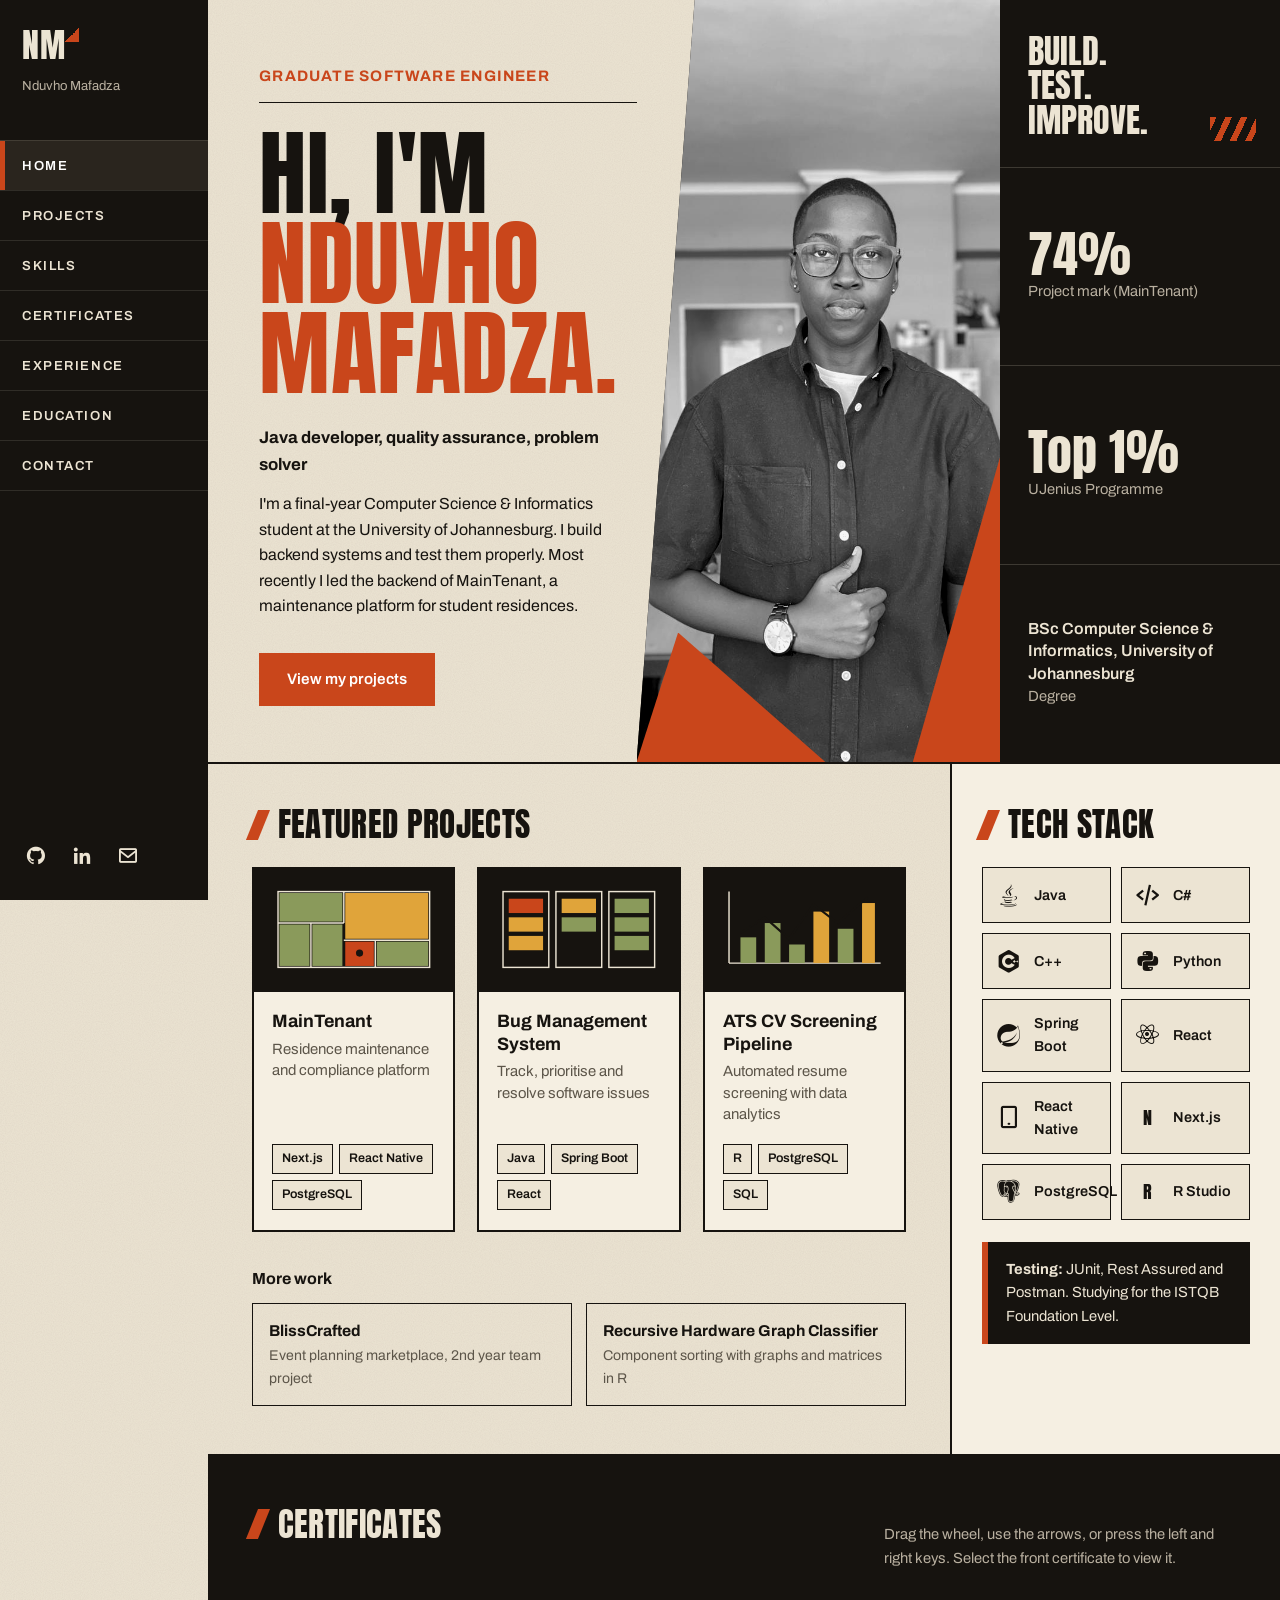
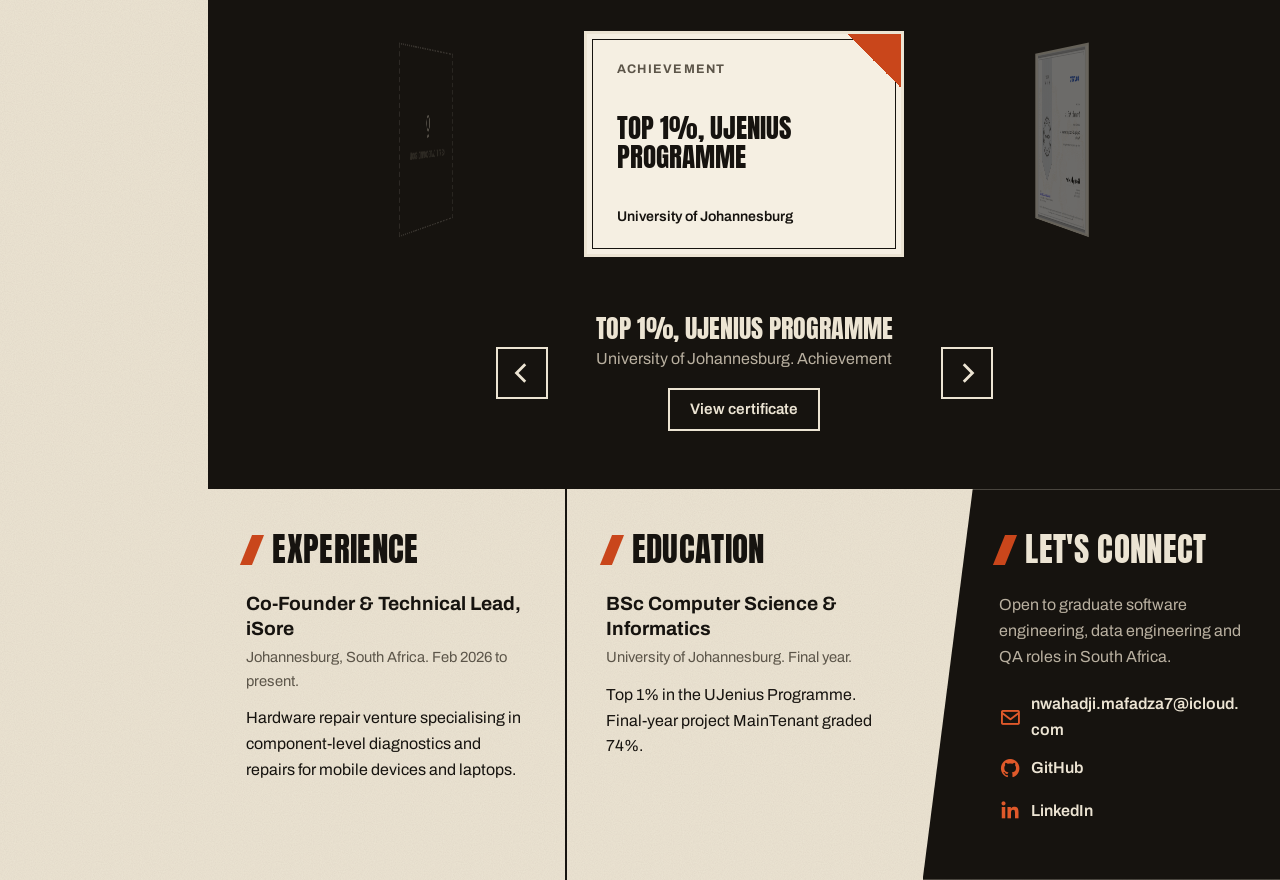
==== commit 3fcd97fe: "Point the Download CV button at files/Mafadza_CV_.docx Co-Authored-By: Claude Sonnet 5.5 <noreply@an" ====
--- a/index.html
+++ b/index.html
@@ -61,7 +61,7 @@
                 </p>
                 <div class="hero-actions">
                     <a class="btn btn-solid" href="#projects">View my projects</a>
-                    <a class="btn btn-line" id="cvButton" href="files/Nduvho-Mafadza-CV.pdf" download hidden>Download CV</a>
+                    <a class="btn btn-line" id="cvButton" href="files/Mafadza_CV_.docx" download hidden>Download CV</a>
                 </div>
             </div>
 
--- a/css/style.css
+++ b/css/style.css
@@ -556,6 +556,7 @@
 .cert-label { font-size: 0.78rem; font-weight: 700; letter-spacing: 0.1em; text-transform: uppercase; color: var(--muted); padding: 6px 0 0 8px; }
 .cert-name { font-family: var(--display); text-transform: uppercase; font-size: 1.7rem; line-height: 1.05; padding: 0 8px; }
 .cert-issuer { font-size: 0.88rem; font-weight: 600; padding: 0 8px 6px; }
+.cert-face:has(img)::after { display: none; }
 .cert-face img { position: absolute; inset: 0; width: 100%; height: 100%; object-fit: contain; background: var(--paper); }
 
 .cert-face.is-empty {
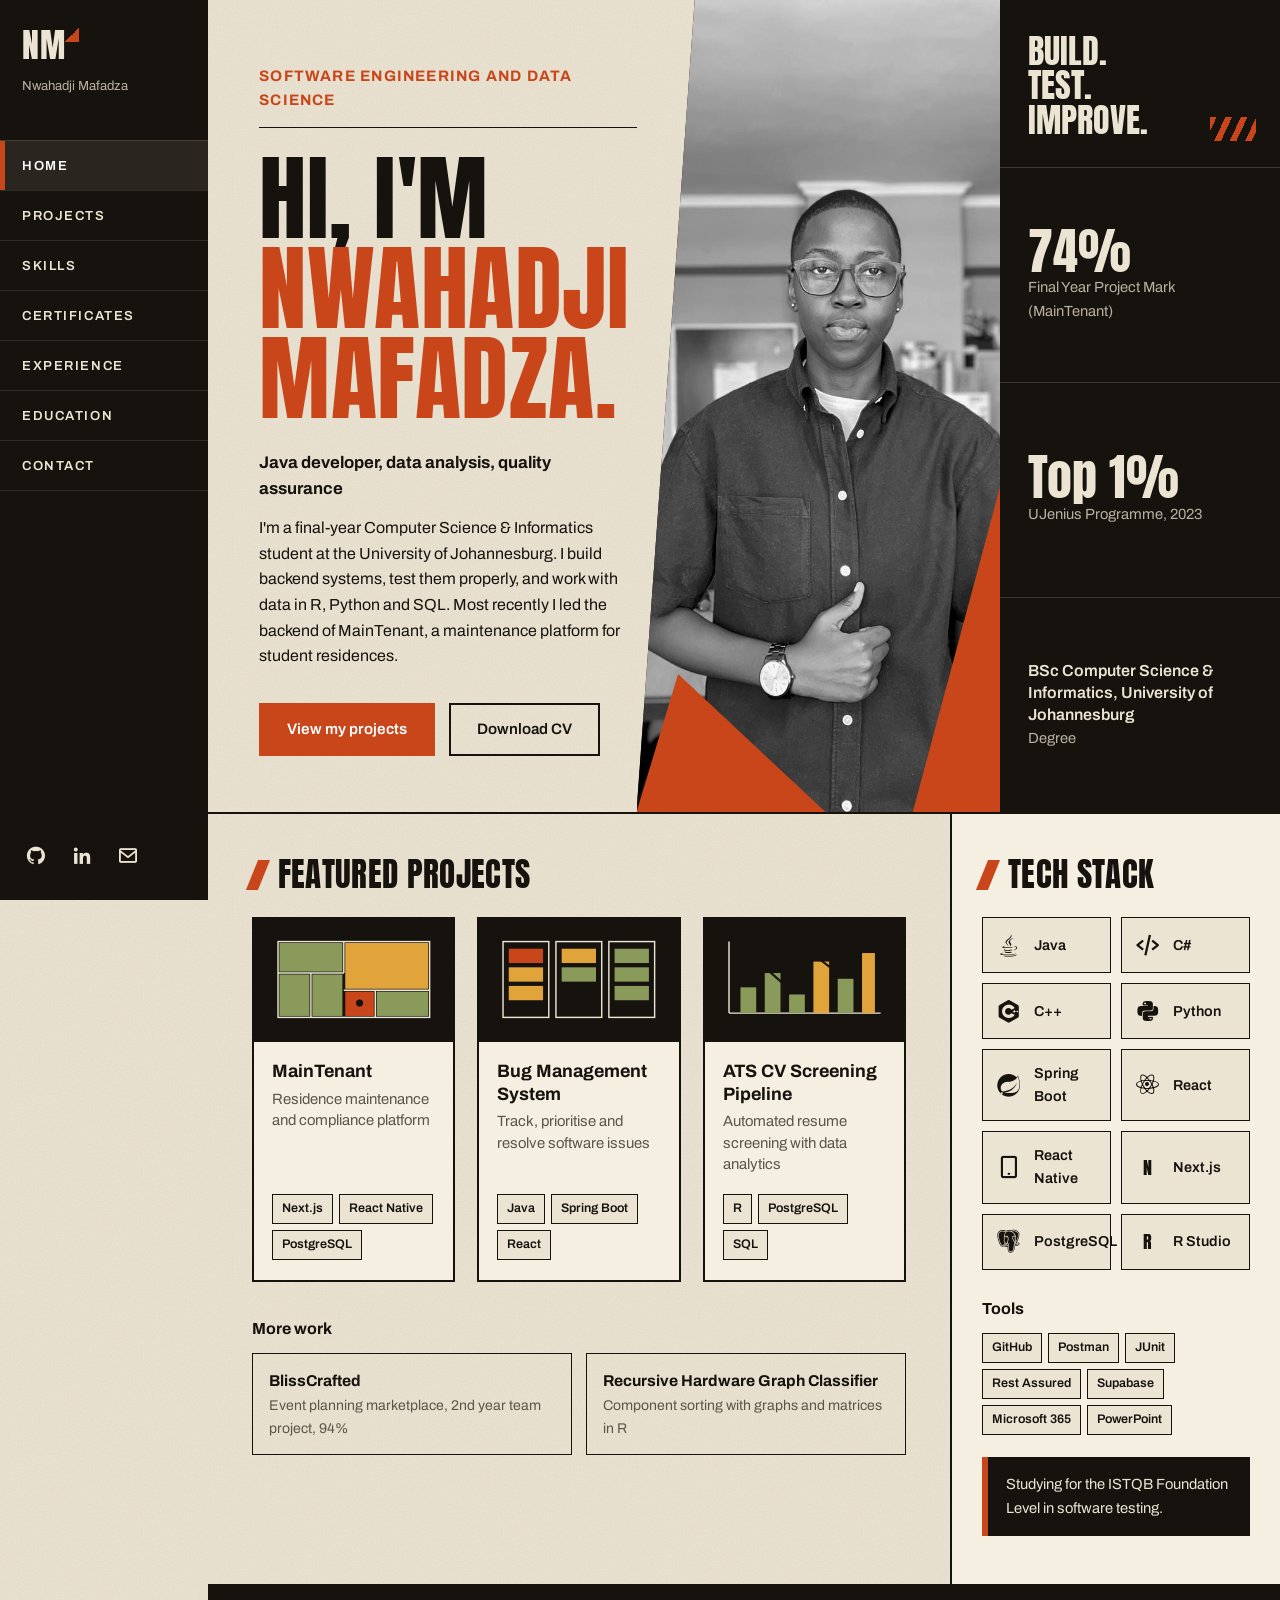
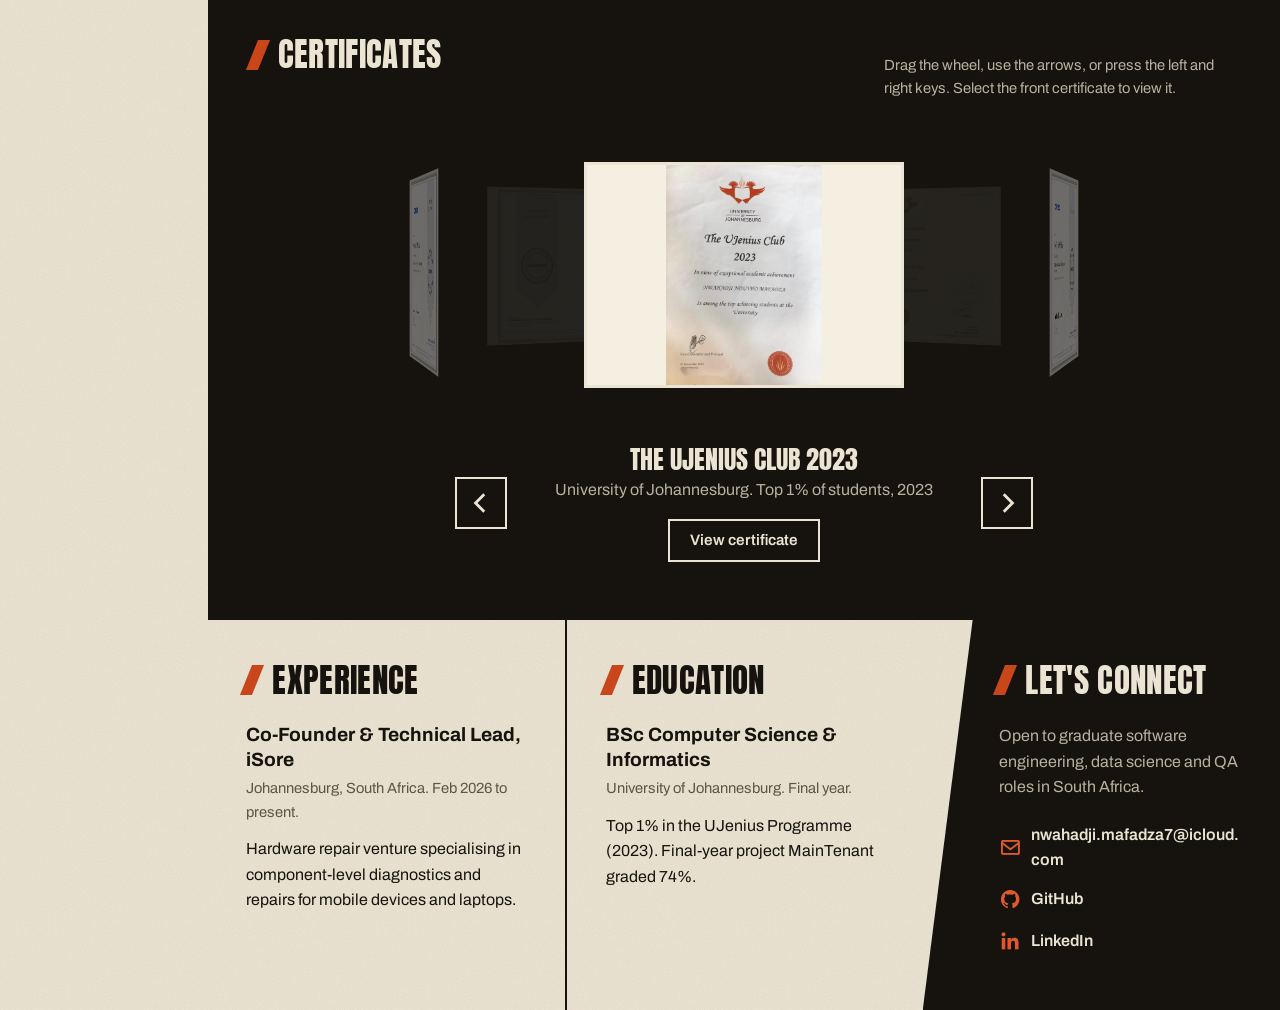
==== commit 9e0b9f14: "Update name, role wording, marks and add tools - First name Nwahadji throughout; full name in page m" ====
--- a/index.html
+++ b/index.html
@@ -3,8 +3,8 @@
 <head>
     <meta charset="UTF-8">
     <meta name="viewport" content="width=device-width, initial-scale=1.0">
-    <title>Nduvho Mafadza | Graduate Software Engineer</title>
-    <meta name="description" content="Final-year Computer Science & Informatics student at the University of Johannesburg. Java developer, backend lead on MainTenant, and QA-minded engineer.">
+    <title>Nwahadji Mafadza | Software Engineering and Data Science</title>
+    <meta name="description" content="Final-year Computer Science & Informatics student at the University of Johannesburg. Java developer, backend lead on MainTenant, with data analysis and QA experience.">
     <link rel="preconnect" href="https://fonts.googleapis.com">
     <link rel="preconnect" href="https://fonts.gstatic.com" crossorigin>
     <link href="https://fonts.googleapis.com/css2?family=Anton&family=Archivo:wght@400;500;600;700&display=swap" rel="stylesheet">
@@ -17,9 +17,9 @@
     <!-- ============ Navigation rail ============ -->
     <header class="rail" id="rail">
         <div class="rail-top">
-            <a class="brand" href="#home" aria-label="Nduvho Mafadza, home">
+            <a class="brand" href="#home" aria-label="Nwahadji Mafadza, home">
                 <span class="brand-mark">NM</span>
-                <span class="brand-name">Nduvho Mafadza</span>
+                <span class="brand-name">Nwahadji Mafadza</span>
             </a>
             <button class="rail-toggle" id="railToggle" aria-expanded="false" aria-controls="railNav" aria-label="Open menu">
                 <span></span><span></span><span></span>
@@ -48,16 +48,16 @@
         <!-- ============ Hero ============ -->
         <section class="hero" id="home" aria-labelledby="heroTitle">
             <div class="hero-copy">
-                <p class="role-line">Graduate Software Engineer</p>
+                <p class="role-line">Software Engineering and Data Science</p>
                 <h1 id="heroTitle">
                     <span class="h1-ink">Hi, I'm</span>
-                    <span class="h1-name">Nduvho<br>Mafadza.</span>
+                    <span class="h1-name">Nwahadji<br>Mafadza.</span>
                 </h1>
-                <p class="skill-line">Java developer, quality assurance, problem solver</p>
+                <p class="skill-line">Java developer, data analysis, quality assurance</p>
                 <p class="hero-text">
                     I'm a final-year Computer Science &amp; Informatics student at the University of Johannesburg.
-                    I build backend systems and test them properly. Most recently I led the backend of MainTenant,
-                    a maintenance platform for student residences.
+                    I build backend systems, test them properly, and work with data in R, Python and SQL.
+                    Most recently I led the backend of MainTenant, a maintenance platform for student residences.
                 </p>
                 <div class="hero-actions">
                     <a class="btn btn-solid" href="#projects">View my projects</a>
@@ -66,7 +66,7 @@
             </div>
 
             <div class="hero-photo">
-                <img src="images/profile.jpeg" alt="Portrait of Nduvho Mafadza" width="959" height="1280">
+                <img src="images/profile.jpeg" alt="Portrait of Nwahadji Nduvho Mafadza" width="959" height="1280">
                 <span class="shape shape-a" aria-hidden="true"></span>
                 <span class="shape shape-b" aria-hidden="true"></span>
             </div>
@@ -75,11 +75,11 @@
                 <p class="tagline">Build.<br>Test.<br>Improve.</p>
                 <dl class="stats">
                     <div class="stat">
-                        <dt>Project mark (MainTenant)</dt>
+                        <dt>Final Year Project Mark (MainTenant)</dt>
                         <dd>74%</dd>
                     </div>
                     <div class="stat">
-                        <dt>UJenius Programme</dt>
+                        <dt>UJenius Programme, 2023</dt>
                         <dd>Top 1%</dd>
                     </div>
                     <div class="stat stat-text">
@@ -165,7 +165,7 @@
 
                 <h3 class="more-title">More work</h3>
                 <ul class="more-list">
-                    <li><button type="button" data-project="blisscrafted"><strong>BlissCrafted</strong><span>Event planning marketplace, 2nd year team project</span></button></li>
+                    <li><button type="button" data-project="blisscrafted"><strong>BlissCrafted</strong><span>Event planning marketplace, 2nd year team project, 94%</span></button></li>
                     <li><button type="button" data-project="graph"><strong>Recursive Hardware Graph Classifier</strong><span>Component sorting with graphs and matrices in R</span></button></li>
                 </ul>
             </section>
@@ -184,9 +184,11 @@
                     <li><i class='bx bxl-postgresql'></i><span>PostgreSQL</span></li>
                     <li class="wordmark"><b>R</b><span>R Studio</span></li>
                 </ul>
-                <p class="stack-note">
-                    <strong>Testing:</strong> JUnit, Rest Assured and Postman. Studying for the ISTQB Foundation Level.
-                </p>
+                <h3 class="tools-title">Tools</h3>
+                <div class="tags tools">
+                    <span>GitHub</span><span>Postman</span><span>JUnit</span><span>Rest Assured</span><span>Supabase</span><span>Microsoft 365</span><span>PowerPoint</span>
+                </div>
+                <p class="stack-note">Studying for the ISTQB Foundation Level in software testing.</p>
             </section>
         </div>
 
@@ -230,13 +232,13 @@
                 <article class="job">
                     <h3>BSc Computer Science &amp; Informatics</h3>
                     <p class="job-meta">University of Johannesburg. Final year.</p>
-                    <p>Top 1% in the UJenius Programme. Final-year project MainTenant graded 74%.</p>
+                    <p>Top 1% in the UJenius Programme (2023). Final-year project MainTenant graded 74%.</p>
                 </article>
             </section>
 
             <section class="contact" id="contact" aria-labelledby="contactTitle">
                 <h2 class="section-title on-dark" id="contactTitle">Let's connect</h2>
-                <p>Open to graduate software engineering, data engineering and QA roles in South Africa.</p>
+                <p>Open to graduate software engineering, data science and QA roles in South Africa.</p>
                 <ul class="contact-links">
                     <li><a href="mailto:nwahadji.mafadza7@icloud.com"><i class='bx bx-envelope'></i>nwahadji.mafadza7@icloud.com</a></li>
                     <li><a href="https://github.com/HJ-tech205" target="_blank" rel="noopener"><i class='bx bxl-github'></i>GitHub</a></li>
--- a/css/style.css
+++ b/css/style.css
@@ -459,6 +459,9 @@
     flex: none;
 }
 .stack-grid .wordmark b { color: var(--ink); }
+
+.tools-title { font-weight: 700; font-size: 1rem; margin: 26px 0 4px; }
+.tools { margin-top: 0; padding-top: 8px; }
 
 .stack-note {
     margin-top: 22px;
